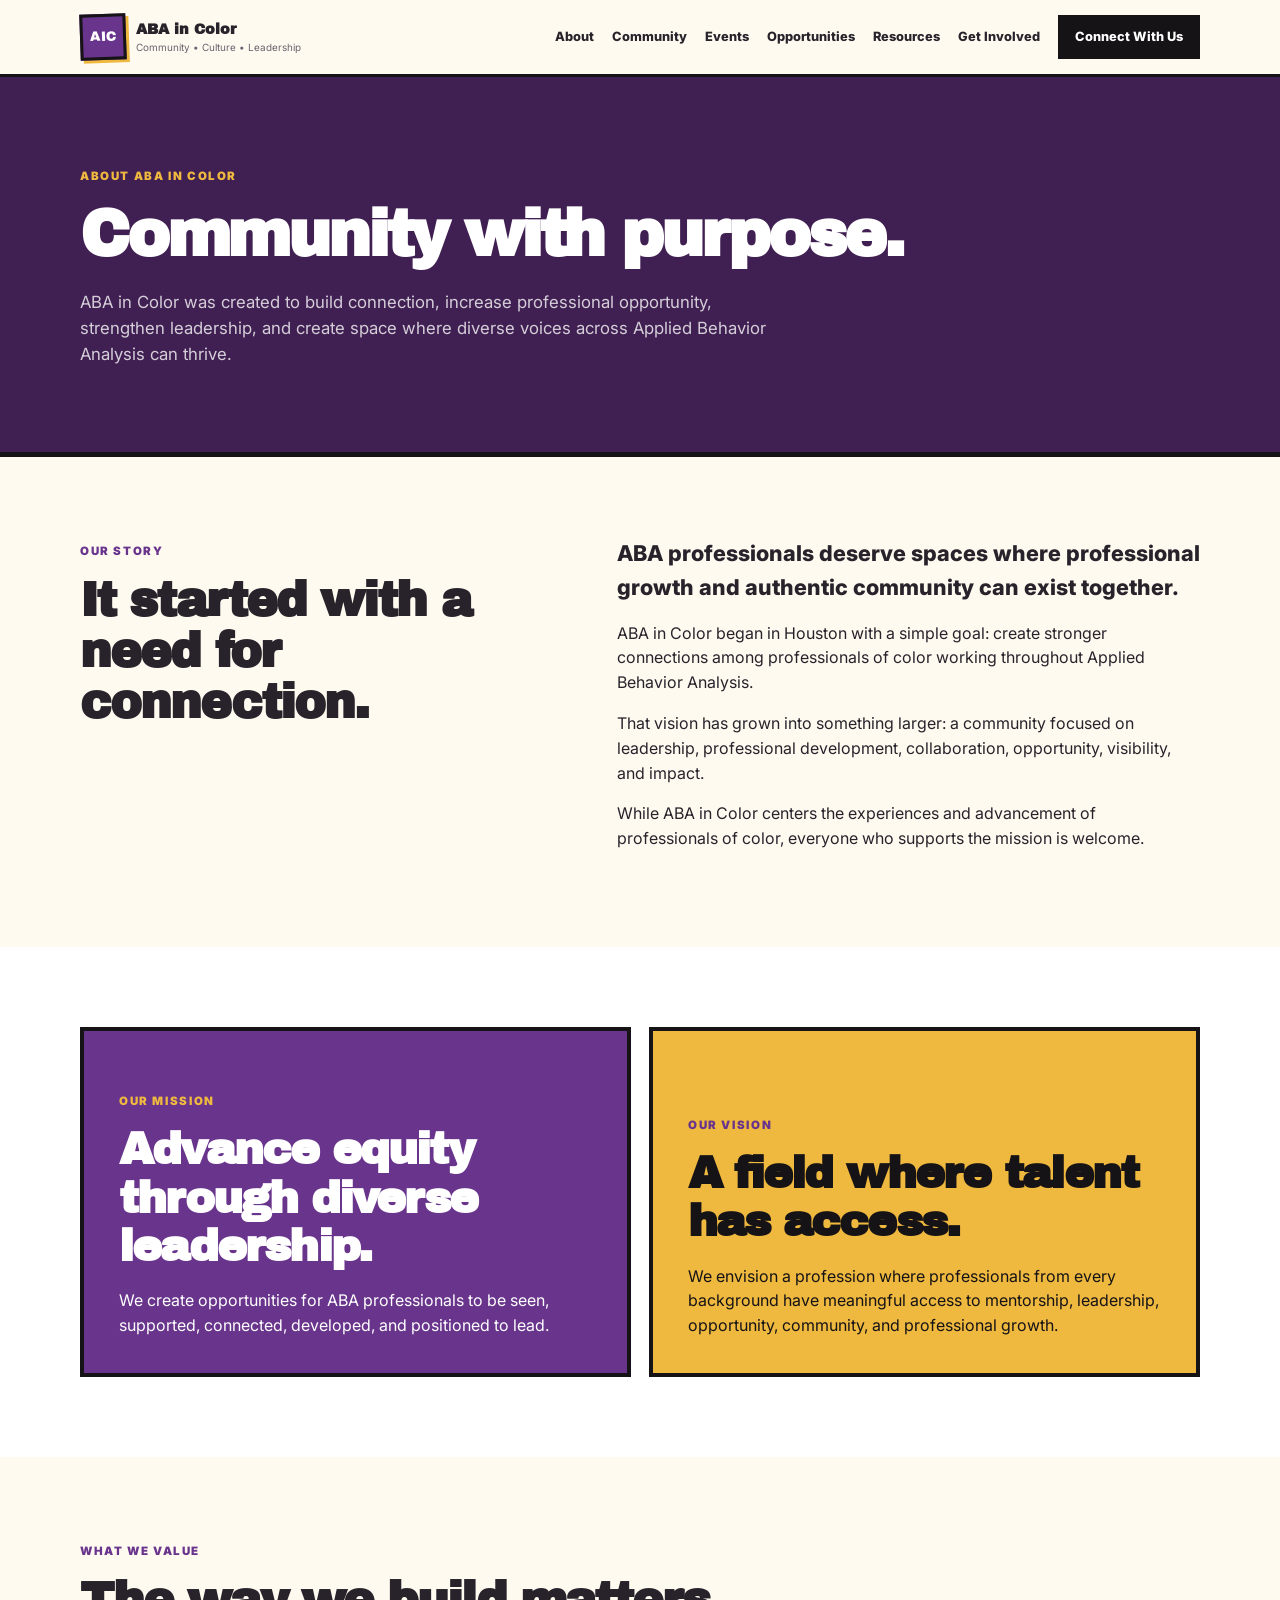
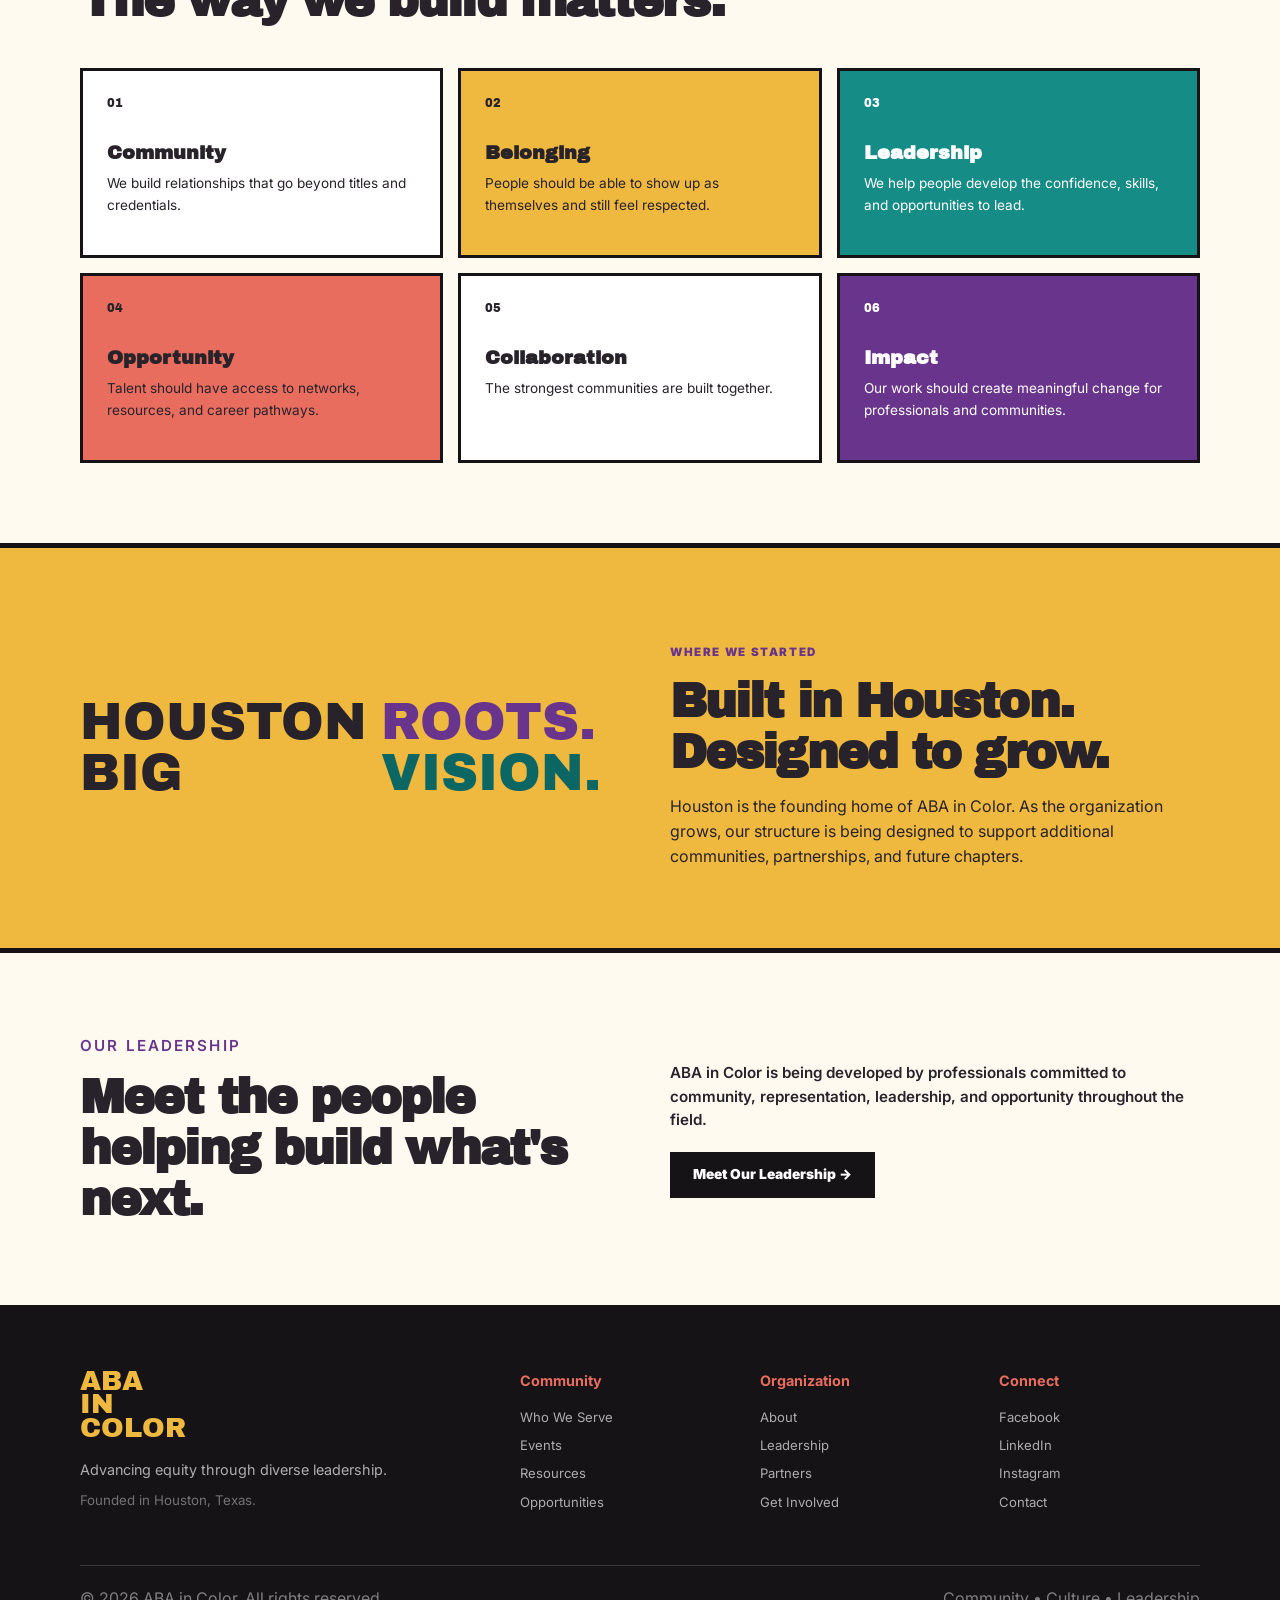
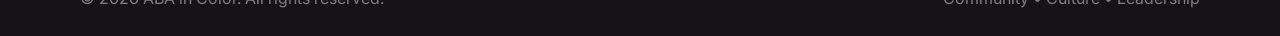
==== about.html @ bb4b073b "Build initial ABA in Color website" ====
<!DOCTYPE html>
<html lang="en">

<head>
    <meta charset="UTF-8">

    <meta
        name="viewport"
        content="width=device-width, initial-scale=1.0">

    <meta
        name="description"
        content="Learn about ABA in Color, our mission, vision, values, and community.">

    <title>About | ABA in Color</title>

    <link rel="preconnect" href="https://fonts.googleapis.com">

    <link
        rel="preconnect"
        href="https://fonts.gstatic.com"
        crossorigin>

    <link
        href="https://fonts.googleapis.com/css2?family=Archivo+Black&family=Inter:wght@400;500;600;700;800;900&display=swap"
        rel="stylesheet">

    <link
        rel="stylesheet"
        href="css/style.css">
</head>


<body>


    <!-- ==============================
         HEADER
    =============================== -->

    <header class="site-header">

        <div class="container nav-container">

            <a href="index.html" class="brand">

                <div class="brand-mark">
                    AIC
                </div>

                <div class="brand-copy">

                    <strong>
                        ABA in Color
                    </strong>

                    <span>
                        Community • Culture • Leadership
                    </span>

                </div>

            </a>


            <button
                class="menu-toggle"
                id="menuToggle"
                aria-label="Open navigation"
                aria-expanded="false">

                ☰

            </button>


            <nav
                class="main-nav"
                id="mainNav">

                <a href="about.html">
                    About
                </a>

                <a href="community.html">
                    Community
                </a>

                <a href="events.html">
                    Events
                </a>

                <a href="opportunities.html">
                    Opportunities
                </a>

                <a href="resources.html">
                    Resources
                </a>

                <a href="get-involved.html">
                    Get Involved
                </a>

                <a
                    href="contact.html"
                    class="nav-cta">

                    Connect With Us

                </a>

            </nav>

        </div>

    </header>



    <main>


        <!-- ==============================
             PAGE HERO
        =============================== -->

        <section class="page-hero page-hero-purple">

            <div class="container">

                <p class="section-label light-label">
                    ABOUT ABA IN COLOR
                </p>

                <h1>
                    Community with
                    purpose.
                </h1>

                <p class="page-hero-copy">
                    ABA in Color was created to build connection,
                    increase professional opportunity, strengthen
                    leadership, and create space where diverse voices
                    across Applied Behavior Analysis can thrive.
                </p>

            </div>

        </section>



        <!-- ==============================
             OUR STORY
        =============================== -->

        <section class="section">

            <div class="container intro-grid">

                <div>

                    <p class="section-label">
                        OUR STORY
                    </p>

                    <h2>
                        It started with
                        a need for connection.
                    </h2>

                </div>


                <div class="intro-copy">

                    <p class="large-copy">
                        ABA professionals deserve spaces where
                        professional growth and authentic community
                        can exist together.
                    </p>

                    <p>
                        ABA in Color began in Houston with a simple
                        goal: create stronger connections among
                        professionals of color working throughout
                        Applied Behavior Analysis.
                    </p>

                    <p>
                        That vision has grown into something larger:
                        a community focused on leadership,
                        professional development, collaboration,
                        opportunity, visibility, and impact.
                    </p>

                    <p>
                        While ABA in Color centers the experiences
                        and advancement of professionals of color,
                        everyone who supports the mission is welcome.
                    </p>

                </div>

            </div>

        </section>



        <!-- ==============================
             MISSION AND VISION
        =============================== -->

        <section class="section mission-section">

            <div class="container mission-grid">


                <article class="mission-card mission-purple">

                    <p class="section-label light-label">
                        OUR MISSION
                    </p>

                    <h2>
                        Advance equity through
                        diverse leadership.
                    </h2>

                    <p>
                        We create opportunities for ABA professionals
                        to be seen, supported, connected, developed,
                        and positioned to lead.
                    </p>

                </article>


                <article class="mission-card mission-gold">

                    <p class="section-label">
                        OUR VISION
                    </p>

                    <h2>
                        A field where talent
                        has access.
                    </h2>

                    <p>
                        We envision a profession where professionals
                        from every background have meaningful access
                        to mentorship, leadership, opportunity,
                        community, and professional growth.
                    </p>

                </article>


            </div>

        </section>



        <!-- ==============================
             VALUES
        =============================== -->

        <section class="section values-section">

            <div class="container">

                <div class="section-heading">

                    <p class="section-label">
                        WHAT WE VALUE
                    </p>

                    <h2>
                        The way we build
                        matters.
                    </h2>

                </div>


                <div class="values-grid">

                    <article>
                        <span>01</span>
                        <h3>Community</h3>
                        <p>
                            We build relationships that go beyond
                            titles and credentials.
                        </p>
                    </article>


                    <article>
                        <span>02</span>
                        <h3>Belonging</h3>
                        <p>
                            People should be able to show up as
                            themselves and still feel respected.
                        </p>
                    </article>


                    <article>
                        <span>03</span>
                        <h3>Leadership</h3>
                        <p>
                            We help people develop the confidence,
                            skills, and opportunities to lead.
                        </p>
                    </article>


                    <article>
                        <span>04</span>
                        <h3>Opportunity</h3>
                        <p>
                            Talent should have access to networks,
                            resources, and career pathways.
                        </p>
                    </article>


                    <article>
                        <span>05</span>
                        <h3>Collaboration</h3>
                        <p>
                            The strongest communities are built
                            together.
                        </p>
                    </article>


                    <article>
                        <span>06</span>
                        <h3>Impact</h3>
                        <p>
                            Our work should create meaningful change
                            for professionals and communities.
                        </p>
                    </article>

                </div>

            </div>

        </section>



        <!-- ==============================
             HOUSTON ROOTS
        =============================== -->

        <section class="belong-section">

            <div class="container belong-grid">

                <div class="belong-art">

                    <span>HOUSTON</span>

                    <span>ROOTS.</span>

                    <span>BIG</span>

                    <span>VISION.</span>

                </div>


                <div class="belong-copy">

                    <p class="section-label">
                        WHERE WE STARTED
                    </p>

                    <h2>
                        Built in Houston.
                        Designed to grow.
                    </h2>

                    <p>
                        Houston is the founding home of ABA in Color.
                        As the organization grows, our structure is
                        being designed to support additional communities,
                        partnerships, and future chapters.
                    </p>

                </div>

            </div>

        </section>



        <!-- ==============================
             LEADERSHIP CTA
        =============================== -->

        <section class="section">

            <div class="container partners-grid">

                <div>

                    <p class="section-label">
                        OUR LEADERSHIP
                    </p>

                    <h2>
                        Meet the people
                        helping build what's next.
                    </h2>

                </div>


                <div>

                    <p>
                        ABA in Color is being developed by professionals
                        committed to community, representation,
                        leadership, and opportunity throughout the field.
                    </p>

                    <a
                        href="leadership.html"
                        class="button button-black">

                        Meet Our Leadership →

                    </a>

                </div>

            </div>

        </section>



    </main>



    <!-- ==============================
         FOOTER
    =============================== -->

    <footer class="site-footer">

        <div class="container footer-grid">


            <div class="footer-brand">

                <div class="footer-logo">

                    ABA<br>
                    IN<br>
                    COLOR

                </div>

                <p>
                    Advancing equity through diverse leadership.
                </p>

                <small>
                    Founded in Houston, Texas.
                </small>

            </div>


            <div>

                <h4>
                    Community
                </h4>

                <a href="community.html">
                    Who We Serve
                </a>

                <a href="events.html">
                    Events
                </a>

                <a href="resources.html">
                    Resources
                </a>

                <a href="opportunities.html">
                    Opportunities
                </a>

            </div>


            <div>

                <h4>
                    Organization
                </h4>

                <a href="about.html">
                    About
                </a>

                <a href="leadership.html">
                    Leadership
                </a>

                <a href="partners.html">
                    Partners
                </a>

                <a href="get-involved.html">
                    Get Involved
                </a>

            </div>


            <div>

                <h4>
                    Connect
                </h4>

                <a href="#">
                    Facebook
                </a>

                <a href="#">
                    LinkedIn
                </a>

                <a href="#">
                    Instagram
                </a>

                <a href="contact.html">
                    Contact
                </a>

            </div>


        </div>


        <div class="container footer-bottom">

            <p>

                © <span id="currentYear"></span>
                ABA in Color.
                All rights reserved.

            </p>

            <p>
                Community • Culture • Leadership
            </p>

        </div>

    </footer>


    <script src="js/main.js"></script>

</body>

</html>
---- css/style.css ----
/* =====================================================
   ABA IN COLOR
   CULTURE • COMMUNITY • LEADERSHIP

   Visual direction:
   Early-90s cultural energy
   + modern professional organization
===================================================== */

:root {
    --purple: #69358c;
    --purple-dark: #402052;

    --teal: #168c87;
    --teal-dark: #0c6663;

    --gold: #efb83f;
    --coral: #e96d5f;
    --red: #c94343;

    --cream: #f6eedc;
    --cream-light: #fffaf0;

    --black: #151316;
    --charcoal: #28232b;

    --white: #ffffff;

    --text: #28232b;
    --muted: #69616d;

    --border: #ded4c5;

    --radius: 16px;

    --shadow:
        7px 7px 0 rgba(21, 19, 22, .10);
}


/* =====================================================
   RESET
===================================================== */

* {
    box-sizing: border-box;
    margin: 0;
    padding: 0;
}

html {
    scroll-behavior: smooth;
}

body {
    font-family:
        "Inter",
        Arial,
        sans-serif;

    background: var(--cream-light);
    color: var(--text);

    line-height: 1.55;

    overflow-x: hidden;
}

a {
    color: inherit;
    text-decoration: none;
}

button,
input,
select {
    font: inherit;
}

img {
    max-width: 100%;
    display: block;
}

.container {
    width: min(1120px, 90%);
    margin-inline: auto;
}


/* =====================================================
   TYPOGRAPHY
===================================================== */

h1,
h2,
h3 {
    line-height: 1.08;
}

h1,
h2 {
    font-family:
        "Archivo Black",
        "Inter",
        sans-serif;
}

h1 {
    font-size:
        clamp(2.8rem, 5.6vw, 5.2rem);

    letter-spacing: -.05em;
}

h2 {
    font-size:
        clamp(2rem, 3.7vw, 3.5rem);

    letter-spacing: -.04em;
}

h3 {
    font-size: 1.2rem;
}

p {
    font-size: 1rem;
}

.section-label {
    display: inline-block;

    margin-bottom: 14px;

    font-size: .72rem;
    font-weight: 900;
    letter-spacing: .14em;

    color: var(--purple);
}

.light-label {
    color: var(--gold);
}


/* =====================================================
   NAVIGATION
===================================================== */

.site-header {
    position: sticky;
    top: 0;

    z-index: 1000;

    background:
        rgba(255, 250, 240, .96);

    backdrop-filter: blur(14px);

    border-bottom:
        3px solid var(--black);
}

.nav-container {
    min-height: 74px;

    display: flex;
    align-items: center;
    justify-content: space-between;
}

.brand {
    display: flex;
    align-items: center;

    gap: 10px;
}

.brand-mark {
    width: 46px;
    height: 46px;

    display: grid;
    place-items: center;

    background: var(--purple);
    color: white;

    border:
        3px solid
        var(--black);

    box-shadow:
        3px 3px 0
        var(--gold);

    font-family:
        "Archivo Black",
        sans-serif;

    font-size: .85rem;

    transform:
        rotate(-2deg);
}

.brand-copy {
    display: flex;
    flex-direction: column;
}

.brand-copy strong {
    font-family:
        "Archivo Black",
        sans-serif;

    font-size: .9rem;
}

.brand-copy span {
    font-size: .62rem;
    color: var(--muted);
}

.main-nav {
    display: flex;
    align-items: center;

    gap: 18px;
}

.main-nav a {
    font-size: .8rem;
    font-weight: 800;
}

.main-nav a:hover {
    color: var(--purple);
}

.nav-cta {
    padding: 10px 15px;

    background: var(--black);
    color: white !important;

    border:
        2px solid
        var(--black);
}

.nav-cta:hover {
    background: var(--gold);
    color: var(--black) !important;
}

.menu-toggle {
    display: none;

    border: 0;
    background: transparent;

    font-size: 1.8rem;

    cursor: pointer;
}


/* =====================================================
   HERO
===================================================== */

.hero {
    position: relative;

    min-height: 650px;

    display: flex;
    align-items: center;

    overflow-x: clip;
    overflow-y: visible;

    background:

        radial-gradient(
            circle at 10% 15%,
            rgba(239, 184, 63, .18) 0 6%,
            transparent 6.5%
        ),

        radial-gradient(
            circle at 92% 70%,
            rgba(22, 140, 135, .13) 0 9%,
            transparent 9.5%
        ),

        var(--cream);
}

.hero-grid {
    position: relative;
    z-index: 5;

    display: grid;

    grid-template-columns:
        minmax(0, 1.15fr)
        minmax(280px, .85fr);

    gap: 50px;

    align-items: center;

    padding:
        65px 0;
}

.hero-kicker {
    display: flex;
    flex-wrap: wrap;

    gap: 7px;

    margin-bottom: 20px;
}

.hero-kicker span {
    padding: 5px 9px;

    background: var(--black);
    color: white;

    font-size: .64rem;
    font-weight: 900;
    letter-spacing: .09em;
}

.hero-kicker span:last-child {
    background: var(--teal);
}

.word-community {
    display: inline-block;

    padding:
        0 .08em;

    background: var(--gold);
    color: var(--black);

    transform:
        rotate(-1deg);
}

.word-culture {
    color: var(--coral);
}

.word-leadership {
    color: var(--purple);
}

.hero-description {
    max-width: 650px;

    margin-top: 22px;

    font-size: 1.05rem;
}

.hero-welcome {
    max-width: 620px;

    margin-top: 13px;

    color: var(--muted);

    font-size: .95rem;
    font-weight: 700;
}

.hero-buttons {
    display: flex;
    flex-wrap: wrap;

    gap: 10px;

    margin-top: 26px;
}

.button {
    min-height: 46px;

    display: inline-flex;
    align-items: center;
    justify-content: center;

    padding:
        0 20px;

    font-size: .86rem;
    font-weight: 900;

    transition: .2s;
}

.button:hover {
    transform:
        translate(-2px, -2px);
}

.button-primary {
    background: var(--purple);
    color: white;

    border:
        3px solid
        var(--black);

    box-shadow:
        4px 4px 0
        var(--black);
}

.button-outline {
    background: transparent;

    border:
        3px solid
        var(--black);
}

.button-black {
    margin-top: 20px;

    background: var(--black);
    color: white;

    border:
        3px solid
        var(--black);
}


/* =====================================================
   HERO POSTER
===================================================== */

.hero-poster {
    position: relative;

    width: min(100%, 390px);

    max-width: 100%;

    min-height: 470px;

    padding:
        34px 30px;

    margin-inline: auto;

    background: var(--teal);

    border:
        5px solid
        var(--black);

    box-shadow:
        10px 10px 0
        var(--purple);

    overflow: hidden;

    transform:
        rotate(.5deg);
}

.poster-top,
.poster-middle,
.poster-bottom {
    position: relative;
    z-index: 3;

    display: block;

    width: 100%;

    font-family:
        "Archivo Black",
        sans-serif;

    line-height: .88;

    white-space: nowrap;
}

.poster-top {
    font-size:
        clamp(3.2rem, 5vw, 4.5rem);

    color: var(--gold);

    letter-spacing: -.07em;
}

.poster-middle {
    font-size:
        clamp(2.4rem, 4vw, 3.4rem);

    color: white;

    margin-top: 10px;

    padding-left: 42%;
}

.poster-bottom {
    font-size:
        clamp(3rem, 4.7vw, 4.1rem);

    color: var(--coral);

    letter-spacing: -.06em;

    margin-top: 10px;
}

.poster-message {
    position: relative;
    z-index: 3;

    margin-top: 48px;

    max-width: 72%;

    font-family:
        "Archivo Black",
        sans-serif;

    font-size:
        clamp(1.15rem, 2vw, 1.55rem);

    line-height: 1.35;

    color: white;

    letter-spacing: .02em;
}

.poster-star {
    position: absolute;

    z-index: 2;

    right: 18px;
    bottom: 90px;

    color: var(--gold);

    font-size:
        clamp(4rem, 7vw, 5.5rem);

    line-height: 1;

    transform:
        rotate(15deg);

    pointer-events: none;
}

.poster-footer {
    position: absolute;

    z-index: 3;

    left: 30px;
    right: 30px;
    bottom: 22px;

    font-size: .64rem;

    font-weight: 900;

    letter-spacing: .11em;

    line-height: 1.4;
}


/* =====================================================
   DECORATIONS
===================================================== */

.shape {
    position: absolute;

    z-index: 1;
}

.shape-circle {
    width: 85px;
    height: 85px;

    border-radius: 50%;

    background: var(--coral);

    left: -30px;
    top: 105px;
}

.shape-square {
    width: 65px;
    height: 65px;

    background: var(--gold);

    right: 5%;
    top: 90px;

    transform:
        rotate(22deg);
}

.shape-triangle {
    right: 44%;
    bottom: 30px;

    width: 0;
    height: 0;

    border-left:
        36px solid transparent;

    border-right:
        36px solid transparent;

    border-bottom:
        65px solid var(--purple);

    transform:
        rotate(-20deg);
}

.scribble {
    position: absolute;

    font-family:
        "Archivo Black",
        sans-serif;

    letter-spacing: -4px;

    color: var(--black);
}

.scribble-one {
    bottom: 34px;
    left: 5%;

    font-size: 1.5rem;

    transform:
        rotate(-12deg);
}


/* =====================================================
   CULTURE STRIP
===================================================== */

.culture-strip {
    overflow: hidden;

    padding:
        12px 0;

    background: var(--black);
    color: var(--gold);

    border-top:
        4px solid
        var(--black);

    border-bottom:
        4px solid
        var(--black);
}

.culture-track {
    width: max-content;

    font-family:
        "Archivo Black",
        sans-serif;

    font-size: .88rem;

    letter-spacing: .08em;

    white-space: nowrap;

    animation:
        cultureMove
        25s linear infinite;
}

@keyframes cultureMove {
    from {
        transform:
            translateX(0);
    }

    to {
        transform:
            translateX(-35%);
    }
}


/* =====================================================
   GENERAL SECTIONS
===================================================== */

.section {
    padding:
        80px 0;
}

.section-heading {
    max-width: 760px;

    margin-bottom: 42px;
}

.section-heading > p:last-child {
    max-width: 680px;

    margin-top: 16px;

    color: var(--muted);
}


/* =====================================================
   INTRO
===================================================== */

.intro-section {
    background:
        var(--cream-light);
}

.intro-grid {
    display: grid;

    grid-template-columns:
        .9fr 1.1fr;

    gap: 60px;
}

.intro-copy p {
    margin-bottom: 16px;
}

.large-copy {
    font-size:
        clamp(1.15rem, 1.7vw, 1.5rem);

    font-weight: 800;
}


/* =====================================================
   PILLARS
===================================================== */

.pillars-section {
    background: white;
}

.pillars-grid {
    display: grid;

    grid-template-columns:
        repeat(5, 1fr);

    gap: 10px;
}

.pillar {
    min-height: 240px;

    padding: 20px;

    border:
        3px solid
        var(--black);

    display: flex;
    flex-direction: column;
}

.pillar > span {
    font-family:
        "Archivo Black",
        sans-serif;

    font-size: .72rem;
}

.pillar h3 {
    margin-top: auto;

    font-family:
        "Archivo Black",
        sans-serif;

    font-size: 1.25rem;
}

.pillar p {
    margin-top: 10px;

    font-size: .8rem;
}

.pillar-purple {
    background: var(--purple);
    color: white;
}

.pillar-teal {
    background: var(--teal);
    color: white;
}

.pillar-gold {
    background: var(--gold);
}

.pillar-coral {
    background: var(--coral);
}

.pillar-black {
    background: var(--black);
    color: white;
}


/* =====================================================
   COMMUNITY
===================================================== */

.community-section {
    background: var(--purple-dark);

    color: white;
}

.community-section
.section-heading > p:last-child {
    color:
        rgba(255,255,255,.7);
}

.people-grid {
    display: grid;

    grid-template-columns:
        repeat(3, 1fr);

    gap: 15px;
}

.people-card {
    min-height: 190px;

    padding: 22px;

    border:
        2px solid
        rgba(255,255,255,.25);

    background:
        rgba(255,255,255,.06);

    transition: .2s;
}

.people-card:hover {
    background: var(--gold);
    color: var(--black);

    transform:
        rotate(-1deg)
        translateY(-3px);
}

.people-code {
    display: inline-block;

    padding:
        4px 7px;

    margin-bottom: 30px;

    background: var(--teal);
    color: white;

    font-size: .64rem;
    font-weight: 900;
}

.people-card h3 {
    font-family:
        "Archivo Black",
        sans-serif;
}

.people-card p {
    margin-top: 10px;

    font-size: .84rem;

    opacity: .82;
}


/* =====================================================
   BELONGING
===================================================== */

.belong-section {
    padding:
        80px 0;

    background: var(--gold);

    border-top:
        5px solid
        var(--black);

    border-bottom:
        5px solid
        var(--black);
}

.belong-grid {
    display: grid;

    grid-template-columns:
        1fr 1fr;

    gap: 60px;

    align-items: center;
}

.belong-art {
    display: grid;

    grid-template-columns:
        auto auto;

    gap: 4px;

    font-family:
        "Archivo Black",
        sans-serif;

    font-size:
        clamp(2.4rem, 4vw, 4.4rem);

    line-height: .92;
}

.belong-art span:nth-child(2) {
    color: var(--purple);
}

.belong-art span:nth-child(4) {
    color: var(--teal-dark);
}

.belong-copy p {
    margin-top: 16px;
}


/* =====================================================
   EVENTS
===================================================== */

.events-section {
    background:
        var(--cream-light);
}

.section-heading-row {
    display: flex;

    justify-content: space-between;
    align-items: end;

    gap: 25px;

    margin-bottom: 40px;
}

.text-link {
    color: var(--purple);

    font-size: .88rem;
    font-weight: 900;
}

.events-grid {
    display: grid;

    grid-template-columns:
        repeat(3, 1fr);

    gap: 18px;
}

.event-card {
    background: white;

    border:
        3px solid
        var(--black);

    box-shadow:
        5px 5px 0
        var(--black);
}

.event-color {
    min-height: 125px;

    padding: 18px;

    display: flex;
    align-items: end;

    background: var(--teal);
}

.event-card:nth-child(2)
.event-color {
    background: var(--coral);
}

.event-card:nth-child(3)
.event-color {
    background: var(--purple);
}

.event-date {
    padding:
        5px 8px;

    background: var(--black);
    color: white;

    font-size: .64rem;
    font-weight: 900;
}

.event-body {
    padding: 20px;
}

.event-location {
    color: var(--purple);

    font-size: .66rem;
    font-weight: 900;
    letter-spacing: .08em;
}

.event-body h3 {
    margin-top: 8px;

    font-family:
        "Archivo Black",
        sans-serif;
}

.event-body p {
    margin-top: 10px;

    color: var(--muted);

    font-size: .85rem;
}

.event-link {
    display: inline-block;

    margin-top: 16px;

    font-size: .8rem;
    font-weight: 900;
}


/* =====================================================
   OPPORTUNITIES
===================================================== */

.opportunity-section {
    background: var(--teal);

    border-top:
        5px solid
        var(--black);

    border-bottom:
        5px solid
        var(--black);
}

.opportunity-section
.section-heading {
    color: white;
}

.opportunity-section
.section-heading > p:last-child {
    color:
        rgba(255,255,255,.8);
}

.opportunity-grid {
    display: grid;

    grid-template-columns:
        repeat(4, 1fr);

    gap: 12px;
}

.opportunity-box {
    min-height: 210px;

    padding: 20px;

    background: var(--cream-light);

    border:
        3px solid
        var(--black);

    display: flex;
    flex-direction: column;

    transition: .2s;
}

.opportunity-box:hover {
    transform:
        translateY(-4px)
        rotate(-1deg);

    box-shadow:
        6px 6px 0
        var(--black);
}

.opportunity-box > span {
    font-family:
        "Archivo Black",
        sans-serif;

    color: var(--purple);

    font-size: .75rem;
}

.opportunity-box h3 {
    margin-top: auto;

    font-family:
        "Archivo Black",
        sans-serif;

    font-size: 1.4rem;
}

.opportunity-box p {
    margin:
        8px 0;

    color: var(--muted);

    font-size: .82rem;
}

.opportunity-box strong {
    font-size: .8rem;
}


/* =====================================================
   RESOURCES
===================================================== */

.resources-section {
    background: white;
}

.resource-grid {
    display: grid;

    grid-template-columns:
        repeat(3, 1fr);

    gap: 12px;
}

.resource-item {
    min-height: 155px;

    padding: 20px;

    background: var(--cream);

    border:
        3px solid
        var(--black);

    display: flex;
    flex-direction: column;

    transition: .2s;
}

.resource-item:hover {
    background: var(--gold);
}

.resource-item > span {
    color: var(--purple);

    font-size: .64rem;
    font-weight: 900;

    letter-spacing: .1em;
}

.resource-item h3 {
    margin-top: auto;

    font-family:
        "Archivo Black",
        sans-serif;

    font-size: 1.2rem;
}

.resource-item strong {
    margin-top: 10px;

    font-size: .8rem;
}


/* =====================================================
   GET INVOLVED
===================================================== */

.involved-section {
    background: var(--cream);
}

.involved-grid {
    display: grid;

    grid-template-columns:
        1fr 1fr;

    gap: 60px;
}

.build-it {
    display: inline-block;

    margin-top: 20px;

    padding:
        7px 12px;

    background: var(--coral);

    border:
        3px solid
        var(--black);

    font-family:
        "Archivo Black",
        sans-serif;

    font-size: 1.15rem;

    transform:
        rotate(-2deg);
}

.involved-list {
    display: flex;
    flex-direction: column;
}

.involved-list a {
    display: flex;

    justify-content: space-between;

    padding:
        16px 4px;

    border-bottom:
        3px solid
        var(--black);

    font-size: .95rem;
    font-weight: 900;
}

.involved-list a:hover {
    padding-left: 12px;

    color: var(--purple);
}


/* =====================================================
   PARTNERS
===================================================== */

.partners-section {
    padding:
        80px 0;

    background: var(--coral);

    border-top:
        5px solid
        var(--black);

    border-bottom:
        5px solid
        var(--black);
}

.partners-grid {
    display: grid;

    grid-template-columns:
        1fr 1fr;

    gap: 60px;

    align-items: center;
}

.partners-grid p {
    font-weight: 600;

    font-size: .95rem;
}


/* =====================================================
   JOIN
===================================================== */

.join-section {
    position: relative;

    overflow: hidden;

    padding:
        85px 0;

    background: var(--purple-dark);

    color: white;
}

.join-grid {
    position: relative;
    z-index: 3;

    display: grid;

    grid-template-columns:
        1fr 1fr;

    gap: 60px;

    align-items: start;
}

.join-grid > div > p:last-child {
    max-width: 520px;

    margin-top: 16px;

    color:
        rgba(255,255,255,.75);
}

.signup-form {
    padding: 25px;

    background: var(--cream);

    color: var(--black);

    border:
        4px solid
        var(--black);

    box-shadow:
        7px 7px 0
        var(--gold);
}

.signup-form label {
    display: block;

    margin:
        13px 0 5px;

    font-size: .7rem;
    font-weight: 900;
}

.signup-form label:first-child {
    margin-top: 0;
}

.signup-form input,
.signup-form select {
    width: 100%;

    padding: 11px;

    border:
        2px solid
        var(--black);

    background: white;

    font-size: .9rem;
}

.signup-form button {
    width: 100%;

    margin-top: 17px;

    padding: 12px;

    background: var(--teal);

    color: white;

    border:
        3px solid
        var(--black);

    font-size: .82rem;
    font-weight: 900;

    cursor: pointer;
}

.signup-form button:hover {
    background: var(--gold);
    color: var(--black);
}

.form-message {
    margin-top: 10px;

    font-size: .8rem;
    font-weight: 700;
}


/* =====================================================
   FOOTER
===================================================== */

.site-footer {
    padding:
        65px 0 25px;

    background: var(--black);

    color: white;
}

.footer-grid {
    display: grid;

    grid-template-columns:
        2fr 1fr 1fr 1fr;

    gap: 38px;
}

.footer-logo {
    display: inline-block;

    font-family:
        "Archivo Black",
        sans-serif;

    font-size: 1.7rem;

    line-height: .85;

    color: var(--gold);
}

.footer-brand p {
    margin-top: 16px;

    color:
        rgba(255,255,255,.65);

    font-size: .9rem;
}

.footer-brand small {
    display: block;

    margin-top: 8px;

    color:
        rgba(255,255,255,.4);
}

.site-footer h4 {
    margin-bottom: 14px;

    color: var(--coral);

    font-size: .9rem;
}

.site-footer a {
    display: block;

    margin: 8px 0;

    color:
        rgba(255,255,255,.65);

    font-size: .82rem;
}

.site-footer a:hover {
    color: var(--gold);
}

.footer-bottom {
    display: flex;

    justify-content: space-between;

    gap: 25px;

    margin-top: 45px;

    padding-top: 20px;

    border-top:
        1px solid
        rgba(255,255,255,.15);

    font-size: .72rem;

    color:
        rgba(255,255,255,.45);
}


/* =====================================================
   TABLET
===================================================== */

@media (max-width: 1000px) {

    .hero-grid,
    .intro-grid,
    .belong-grid,
    .involved-grid,
    .partners-grid,
    .join-grid {
        grid-template-columns: 1fr;
    }

    .hero-grid {
        gap: 40px;
    }

    .hero-poster {
        max-width: 380px;
    }

    .pillars-grid {
        grid-template-columns:
            repeat(2, 1fr);
    }

    .people-grid,
    .resource-grid {
        grid-template-columns:
            repeat(2, 1fr);
    }

    .events-grid {
        grid-template-columns:
            repeat(2, 1fr);
    }

    .opportunity-grid {
        grid-template-columns:
            repeat(2, 1fr);
    }

    .footer-grid {
        grid-template-columns:
            repeat(2, 1fr);
    }

}


/* =====================================================
   MOBILE
===================================================== */

@media (max-width: 780px) {

    .section {
        padding:
            60px 0;
    }

    h1 {
        font-size:
            clamp(2.6rem, 11vw, 4rem);
    }

    h2 {
        font-size:
            clamp(1.9rem, 8vw, 2.8rem);
    }

    .menu-toggle {
        display: block;
    }

    .main-nav {
        display: none;

        position: absolute;

        top: 74px;
        left: 0;

        width: 100%;

        padding: 22px 5%;

        background: var(--cream-light);

        border-bottom:
            3px solid
            var(--black);

        flex-direction: column;
        align-items: stretch;
    }

    .main-nav.active {
        display: flex;
    }

    .nav-cta {
        text-align: center;
    }

    .hero {
        min-height: auto;
    }

    .hero-grid {
        grid-template-columns: 1fr;

        padding:
            50px 0;

        gap: 35px;
    }

    .hero-poster {
        width: calc(100% - 16px);

        max-width: 360px;

        min-height: 430px;

        padding:
            30px 26px;

        transform: none;

        box-shadow:
            7px 7px 0
            var(--purple);
    }

    .poster-top {
        font-size: 3.3rem;
    }

    .poster-middle {
        font-size: 2.5rem;

        padding-left: 34%;
    }

    .poster-bottom {
        font-size: 3.1rem;
    }

    .poster-message {
        margin-top: 42px;

        max-width: 68%;

        font-size: 1.1rem;
    }

    .poster-star {
        right: 16px;
        bottom: 88px;

        font-size: 4.3rem;
    }

    .poster-footer {
        left: 25px;
        right: 25px;
        bottom: 20px;

        font-size: .6rem;
    }

    .pillars-grid,
    .people-grid,
    .events-grid,
    .opportunity-grid,
    .resource-grid {
        grid-template-columns: 1fr;
    }

    .section-heading-row {
        flex-direction: column;
        align-items: start;
    }

    .footer-grid {
        grid-template-columns: 1fr;
    }

    .footer-bottom {
        flex-direction: column;
    }

    .belong-art {
        font-size: 2.7rem;
    }

}


/* =====================================================
   ACCESSIBILITY
===================================================== */

@media (prefers-reduced-motion: reduce) {

    html {
        scroll-behavior: auto;
    }

    .culture-track {
        animation: none;
    }

    * {
        transition: none !important;
    }

}
/* =====================================================
   INTERNAL PAGE STYLES
===================================================== */


/* PAGE HERO */

.page-hero {
    padding:
        85px 0;

    border-bottom:
        5px solid
        var(--black);
}


.page-hero-purple {
    background:
        var(--purple-dark);

    color: white;
}


.page-hero h1 {
    max-width: 850px;

    font-size:
        clamp(2.8rem, 5vw, 4.7rem);
}


.page-hero-copy {
    max-width: 720px;

    margin-top: 20px;

    color:
        rgba(255,255,255,.78);

    font-size: 1.05rem;
}


/* MISSION */

.mission-section {
    background: white;
}


.mission-grid {
    display: grid;

    grid-template-columns:
        repeat(2, 1fr);

    gap: 18px;
}


.mission-card {
    min-height: 350px;

    padding: 35px;

    border:
        4px solid
        var(--black);

    display: flex;

    flex-direction: column;

    justify-content: flex-end;
}


.mission-card h2 {
    font-size:
        clamp(2rem, 3.5vw, 3rem);
}


.mission-card p:last-child {
    margin-top: 18px;

    max-width: 500px;
}


.mission-purple {
    background: var(--purple);

    color: white;
}


.mission-purple
.section-label {
    color: var(--gold);
}


.mission-gold {
    background: var(--gold);

    color: var(--black);
}


/* VALUES */

.values-section {
    background:
        var(--cream-light);
}


.values-grid {
    display: grid;

    grid-template-columns:
        repeat(3, 1fr);

    gap: 15px;
}


.values-grid article {
    min-height: 190px;

    padding: 24px;

    background: white;

    border:
        3px solid
        var(--black);
}


.values-grid article:nth-child(2) {
    background:
        var(--gold);
}


.values-grid article:nth-child(3) {
    background:
        var(--teal);

    color: white;
}


.values-grid article:nth-child(4) {
    background:
        var(--coral);
}


.values-grid article:nth-child(6) {
    background:
        var(--purple);

    color: white;
}


.values-grid span {
    display: block;

    margin-bottom: 30px;

    font-family:
        "Archivo Black",
        sans-serif;

    font-size: .72rem;
}


.values-grid h3 {
    font-family:
        "Archivo Black",
        sans-serif;

    font-size: 1.2rem;
}


.values-grid p {
    margin-top: 10px;

    font-size: .85rem;
}


/* TABLET */

@media (max-width: 900px) {

    .mission-grid {
        grid-template-columns: 1fr;
    }


    .values-grid {
        grid-template-columns:
            repeat(2, 1fr);
    }

}


/* MOBILE */

@media (max-width: 700px) {

    .page-hero {
        padding:
            60px 0;
    }


    .values-grid {
        grid-template-columns: 1fr;
    }


    .mission-card {
        min-height: 280px;

        padding: 27px;
    }

}
/* =====================================================
   COMMUNITY PAGE
===================================================== */

.community-page-hero {
    padding:
        75px 0;

    background:
        var(--purple-dark);

    color: white;

    border-bottom:
        5px solid
        var(--black);
}


.community-hero-grid {
    display: grid;

    grid-template-columns:
        1.15fr .85fr;

    gap: 60px;

    align-items: center;
}


.community-page-hero h1 {
    max-width: 700px;

    font-size:
        clamp(2.8rem, 5vw, 4.5rem);
}


.community-poster {
    position: relative;

    min-height: 290px;

    padding: 35px;

    display: flex;
    flex-direction: column;

    justify-content: center;

    background: var(--teal);

    border:
        4px solid
        var(--black);

    box-shadow:
        9px 9px 0
        var(--gold);

    overflow: hidden;

    transform:
        rotate(1deg);
}


.community-poster-small {
    position: relative;

    z-index: 2;

    font-size: .8rem;

    font-weight: 900;

    letter-spacing: .15em;

    color: white;
}


.community-poster strong {
    position: relative;

    z-index: 2;

    margin-top: 10px;

    font-family:
        "Archivo Black",
        sans-serif;

    font-size:
        clamp(4rem, 7vw, 6rem);

    line-height: .9;

    color: var(--gold);
}


.community-poster-shapes span {
    position: absolute;

    font-size: 3rem;
}


.community-poster-shapes span:nth-child(1) {
    right: 30px;
    top: 30px;

    color: var(--coral);
}


.community-poster-shapes span:nth-child(2) {
    right: 70px;
    bottom: 35px;

    color: var(--purple);
}


.community-poster-shapes span:nth-child(3) {
    left: 25px;
    bottom: 20px;

    color: white;

    transform:
        rotate(15deg);
}


.community-poster-shapes span:nth-child(4) {
    right: 20px;
    top: 110px;

    color: var(--gold);
}


/* AUDIENCE */

.community-audience-section {
    background: white;
}


.community-audience-grid {
    display: grid;

    grid-template-columns:
        repeat(3, 1fr);

    gap: 16px;
}


.audience-detail-card {
    min-height: 340px;

    padding: 25px;

    border:
        3px solid
        var(--black);

    display: flex;
    flex-direction: column;
}


.audience-code {
    align-self: flex-start;

    margin-bottom: 34px;

    padding:
        5px 8px;

    background: var(--black);

    color: white;

    font-size: .66rem;

    font-weight: 900;

    letter-spacing: .08em;
}


.audience-detail-card h3 {
    font-family:
        "Archivo Black",
        sans-serif;

    font-size: 1.35rem;
}


.audience-detail-card > p {
    margin-top: 12px;

    font-size: .86rem;
}


.audience-detail-card ul {
    margin-top: auto;

    padding-top: 22px;

    padding-left: 18px;

    font-size: .8rem;
}


.audience-detail-card li {
    margin:
        5px 0;
}


.audience-purple {
    background: var(--purple);

    color: white;
}


.audience-teal {
    background: var(--teal);

    color: white;
}


.audience-gold {
    background: var(--gold);
}


.audience-coral {
    background: var(--coral);
}


.audience-cream {
    background: var(--cream);
}


.audience-black {
    background: var(--black);

    color: white;
}


.audience-black
.audience-code {
    background: var(--gold);

    color: var(--black);
}


/* BELONGING */

.community-belong-section
.belong-art {
    grid-template-columns:
        auto auto;
}


/* EXPERIENCE */

.community-experience-section {
    background:
        var(--cream-light);
}


.experience-grid {
    display: grid;

    grid-template-columns:
        repeat(3, 1fr);

    gap: 14px;
}


.experience-grid article {
    min-height: 190px;

    padding: 22px;

    background: white;

    border:
        3px solid
        var(--black);
}


.experience-grid article:nth-child(2) {
    background: var(--gold);
}


.experience-grid article:nth-child(3) {
    background: var(--teal);

    color: white;
}


.experience-grid article:nth-child(4) {
    background: var(--coral);
}


.experience-grid article:nth-child(6) {
    background: var(--purple);

    color: white;
}


.experience-grid span {
    font-family:
        "Archivo Black",
        sans-serif;

    font-size: .7rem;
}


.experience-grid h3 {
    margin-top: 32px;

    font-family:
        "Archivo Black",
        sans-serif;
}


.experience-grid p {
    margin-top: 9px;

    font-size: .84rem;
}


/* STATEMENT */

.community-statement {
    padding:
        80px 0;

    background: var(--black);

    color: white;

    text-align: center;

    border-top:
        5px solid
        var(--black);

    border-bottom:
        5px solid
        var(--black);
}


.community-statement-inner {
    max-width: 900px;
}


.community-statement p {
    margin-bottom: 16px;

    color: var(--gold);

    font-size: .76rem;

    font-weight: 900;

    letter-spacing: .16em;
}


.community-statement h2 {
    color: var(--coral);

    font-size:
        clamp(2rem, 4vw, 3.5rem);
}


.statement-divider {
    width: 100px;

    height: 6px;

    margin:
        25px auto;

    background: var(--teal);
}


.community-statement h3 {
    font-family:
        "Archivo Black",
        sans-serif;

    font-size:
        clamp(1.3rem, 2.5vw, 2rem);
}


/* CTA */

.community-cta {
    background: var(--gold);
}


.community-secondary-link {
    display: inline-block;

    margin-left: 20px;

    font-size: .85rem;

    font-weight: 900;

    text-decoration: underline;
}


/* TABLET */

@media (max-width: 950px) {

    .community-hero-grid {
        grid-template-columns: 1fr;
    }


    .community-poster {
        max-width: 500px;
    }


    .community-audience-grid,
    .experience-grid {
        grid-template-columns:
            repeat(2, 1fr);
    }

}


/* MOBILE */

@media (max-width: 700px) {

    .community-page-hero {
        padding:
            55px 0;
    }


    .community-poster {
        min-height: 240px;

        padding: 28px;

        transform: none;
    }


    .community-poster strong {
        font-size: 4rem;
    }


    .community-audience-grid,
    .experience-grid {
        grid-template-columns: 1fr;
    }


    .audience-detail-card {
        min-height: 300px;
    }


    .community-secondary-link {
        display: block;

        margin:
            18px 0 0;
    }

}
/* =====================================================
   LEADERSHIP PAGE
===================================================== */

.leadership-page-hero {
    padding:
        75px 0;

    background: var(--teal-dark);

    color: white;

    border-bottom:
        5px solid
        var(--black);
}


.leadership-hero-grid {
    display: grid;

    grid-template-columns:
        1.15fr .85fr;

    gap: 60px;

    align-items: center;
}


.leadership-page-hero h1 {
    max-width: 700px;

    font-size:
        clamp(2.8rem, 5vw, 4.5rem);
}


.leadership-poster {
    position: relative;

    min-height: 300px;

    padding: 35px;

    background: var(--gold);

    color: var(--black);

    border:
        4px solid
        var(--black);

    box-shadow:
        9px 9px 0
        var(--purple);

    display: flex;

    flex-direction: column;

    justify-content: center;

    overflow: hidden;

    transform:
        rotate(-1deg);
}


.leadership-poster span,
.leadership-poster strong {
    position: relative;

    z-index: 2;

    font-family:
        "Archivo Black",
        sans-serif;
}


.leadership-poster span {
    font-size: 1rem;

    letter-spacing: .15em;
}


.leadership-poster strong {
    font-size:
        clamp(3rem, 6vw, 5rem);

    line-height: .9;
}


.leadership-poster strong:last-of-type {
    color: var(--purple);
}


.leadership-poster-star {
    position: absolute;

    right: 25px;
    bottom: 10px;

    color: var(--coral);

    font-size: 7rem;

    line-height: 1;

    transform:
        rotate(18deg);
}


/* BOARD */

.leadership-board-section {
    background: white;
}


.board-grid {
    display: grid;

    grid-template-columns:
        repeat(3, 1fr);

    gap: 15px;
}


.board-card {
    min-height: 315px;

    padding: 24px;

    border:
        3px solid
        var(--black);

    display: flex;

    flex-direction: column;
}


.board-role {
    align-self: flex-start;

    margin-bottom: 40px;

    padding:
        5px 8px;

    background: var(--black);

    color: white;

    font-size: .64rem;

    font-weight: 900;

    letter-spacing: .08em;
}


.board-card h3 {
    font-family:
        "Archivo Black",
        sans-serif;

    font-size: 1.35rem;
}


.board-card p {
    margin-top: 12px;

    font-size: .85rem;
}


.board-card strong {
    margin-top: auto;

    padding-top: 22px;

    font-size: .72rem;

    text-transform: uppercase;
}


.board-purple {
    background: var(--purple);

    color: white;
}


.board-teal {
    background: var(--teal);

    color: white;
}


.board-gold {
    background: var(--gold);
}


.board-coral {
    background: var(--coral);
}


.board-cream {
    background: var(--cream);
}


.board-black {
    background: var(--black);

    color: white;
}


.board-black
.board-role {
    background: var(--gold);

    color: var(--black);
}


/* PRINCIPLES */

.leadership-principles {
    padding:
        80px 0;

    background: var(--purple-dark);

    color: white;
}


.leadership-principles
.section-heading {
    color: white;
}


.principles-grid {
    display: grid;

    grid-template-columns:
        repeat(3, 1fr);

    gap: 14px;
}


.principles-grid article {
    min-height: 190px;

    padding: 22px;

    border:
        2px solid
        rgba(255,255,255,.25);

    background:
        rgba(255,255,255,.06);
}


.principles-grid article:nth-child(2) {
    background: var(--teal);
}


.principles-grid article:nth-child(3) {
    background: var(--coral);

    color: var(--black);
}


.principles-grid article:nth-child(5) {
    background: var(--gold);

    color: var(--black);
}


.principles-grid span {
    font-family:
        "Archivo Black",
        sans-serif;

    font-size: .7rem;
}


.principles-grid h3 {
    margin-top: 28px;

    font-family:
        "Archivo Black",
        sans-serif;
}


.principles-grid p {
    margin-top: 9px;

    font-size: .84rem;

    opacity: .85;
}


/* COMMITTEES */

.leadership-committee-section {
    background: var(--cream-light);
}


.committee-grid {
    display: grid;

    grid-template-columns:
        repeat(3, 1fr);

    gap: 14px;
}


.committee-grid article {
    min-height: 180px;

    padding: 22px;

    background: white;

    border:
        3px solid
        var(--black);
}


.committee-grid article:nth-child(2) {
    background: var(--gold);
}


.committee-grid article:nth-child(3) {
    background: var(--teal);

    color: white;
}


.committee-grid article:nth-child(4) {
    background: var(--coral);
}


.committee-grid article:nth-child(6) {
    background: var(--purple);

    color: white;
}


.committee-grid h3 {
    font-family:
        "Archivo Black",
        sans-serif;

    font-size: 1.15rem;
}


.committee-grid p {
    margin-top: 10px;

    font-size: .84rem;
}


/* GOVERNANCE */

.governance-section {
    padding:
        80px 0;

    background: var(--black);

    color: white;

    border-top:
        5px solid
        var(--black);

    border-bottom:
        5px solid
        var(--black);
}


.governance-grid {
    display: grid;

    grid-template-columns:
        1fr 1fr;

    gap: 60px;

    align-items: center;
}


.governance-grid p {
    margin-bottom: 16px;

    color:
        rgba(255,255,255,.75);
}


/* TABLET */

@media (max-width: 950px) {

    .leadership-hero-grid,
    .governance-grid {
        grid-template-columns: 1fr;
    }


    .leadership-poster {
        max-width: 500px;
    }


    .board-grid,
    .principles-grid,
    .committee-grid {
        grid-template-columns:
            repeat(2, 1fr);
    }

}


/* MOBILE */

@media (max-width: 700px) {

    .leadership-page-hero {
        padding:
            55px 0;
    }


    .leadership-poster {
        min-height: 240px;

        padding: 28px;

        transform: none;
    }


    .board-grid,
    .principles-grid,
    .committee-grid {
        grid-template-columns: 1fr;
    }


    .board-card {
        min-height: 280px;
    }

}
/* =====================================================
   EVENTS PAGE
===================================================== */


/* HERO */

.events-page-hero {

    padding:
        75px 0;

    background:
        var(--coral);

    color:
        var(--black);

    border-bottom:
        5px solid
        var(--black);

}


.events-hero-grid {

    display: grid;

    grid-template-columns:
        1.15fr .85fr;

    gap: 60px;

    align-items: center;

}


.events-page-hero h1 {

    max-width: 720px;

    font-size:
        clamp(2.8rem, 5vw, 4.5rem);

}


.events-page-hero
.page-hero-copy {

    color:
        rgba(21,19,22,.78);

}



/* POSTER */

.events-poster {

    position: relative;

    min-height: 300px;

    padding: 34px;

    display: flex;

    flex-direction: column;

    justify-content: center;

    background:
        var(--purple);

    color:
        white;

    border:
        4px solid
        var(--black);

    box-shadow:
        9px 9px 0
        var(--gold);

    overflow: hidden;

    transform:
        rotate(1deg);

}


.events-poster span,
.events-poster strong {

    position: relative;

    z-index: 2;

    font-family:
        "Archivo Black",
        sans-serif;

}


.events-poster > span {

    font-size:
        .8rem;

    letter-spacing:
        .15em;

}


.events-poster strong {

    font-size:
        clamp(3.4rem, 6vw, 5rem);

    line-height:
        .9;

    color:
        var(--gold);

}


.events-poster-second {

    margin-top:
        20px;

}


.events-poster-third {

    color:
        var(--coral) !important;

}


.events-poster-star {

    position:
        absolute;

    right:
        20px;

    bottom:
        5px;

    font-size:
        7rem;

    color:
        var(--teal);

    transform:
        rotate(15deg);

}



/* EVENT LIST */

.event-list-section {

    padding:
        80px 0;

    background:
        var(--cream-light);

}


.event-list-header {

    display:
        flex;

    justify-content:
        space-between;

    align-items:
        end;

    gap:
        30px;

    margin-bottom:
        40px;

}


.event-filters {

    display:
        flex;

    flex-wrap:
        wrap;

    gap:
        8px;

}


.event-filter {

    padding:
        8px 12px;

    background:
        white;

    border:
        2px solid
        var(--black);

    font-size:
        .72rem;

    font-weight:
        900;

    cursor:
        pointer;

}


.event-filter:hover {

    background:
        var(--gold);

}


.event-filter.active {

    background:
        var(--black);

    color:
        white;

}



/* DYNAMIC EVENT CARDS */

.events-page-grid {

    display:
        grid;

    gap:
        18px;

}


.event-page-card {

    display:
        grid;

    grid-template-columns:
        200px 1fr;

    background:
        white;

    border:
        3px solid
        var(--black);

    box-shadow:
        6px 6px 0
        var(--black);

}


.event-page-date {

    min-height:
        230px;

    padding:
        24px;

    display:
        flex;

    align-items:
        flex-end;

    background:
        var(--teal);

}


.event-page-card:nth-child(2)
.event-page-date {

    background:
        var(--coral);

}


.event-page-card:nth-child(3)
.event-page-date {

    background:
        var(--purple);

}


.event-page-date span {

    padding:
        6px 9px;

    background:
        var(--black);

    color:
        white;

    font-size:
        .68rem;

    font-weight:
        900;

}


.event-page-content {

    padding:
        26px;

}


.event-category {

    color:
        var(--purple);

    font-size:
        .7rem;

    font-weight:
        900;

    letter-spacing:
        .1em;

    text-transform:
        uppercase;

}


.event-page-content h3 {

    margin-top:
        8px;

    font-family:
        "Archivo Black",
        sans-serif;

    font-size:
        1.5rem;

}


.event-meta {

    display:
        flex;

    flex-wrap:
        wrap;

    gap:
        8px 20px;

    margin-top:
        12px;

    color:
        var(--muted);

    font-size:
        .8rem;

    font-weight:
        700;

}


.event-description {

    max-width:
        700px;

    margin-top:
        16px;

    color:
        var(--muted);

    font-size:
        .88rem;

}


.event-register {

    display:
        inline-block;

    margin-top:
        20px;

    font-size:
        .78rem;

    font-weight:
        900;

}


.event-register:hover {

    color:
        var(--purple);

}



/* EVENT TYPES */

.event-types-section {

    background:
        white;

}


.event-type-grid {

    display:
        grid;

    grid-template-columns:
        repeat(3, 1fr);

    gap:
        14px;

}


.event-type-grid article {

    min-height:
        190px;

    padding:
        22px;

    border:
        3px solid
        var(--black);

    display:
        flex;

    flex-direction:
        column;

}


.event-type-grid span {

    font-family:
        "Archivo Black",
        sans-serif;

    font-size:
        .7rem;

}


.event-type-grid h3 {

    margin-top:
        auto;

    font-family:
        "Archivo Black",
        sans-serif;

    font-size:
        1.15rem;

}


.event-type-grid p {

    margin-top:
        9px;

    font-size:
        .83rem;

}


.event-type-purple {

    background:
        var(--purple);

    color:
        white;

}


.event-type-teal {

    background:
        var(--teal);

    color:
        white;

}


.event-type-gold {

    background:
        var(--gold);

}


.event-type-coral {

    background:
        var(--coral);

}


.event-type-cream {

    background:
        var(--cream);

}


.event-type-black {

    background:
        var(--black);

    color:
        white;

}



/* CONTRIBUTE */

.event-contribute-section {

    padding:
        80px 0;

    background:
        var(--purple-dark);

    color:
        white;

}


.event-contribute-grid {

    display:
        grid;

    grid-template-columns:
        1fr 1fr;

    gap:
        60px;

    align-items:
        center;

}


.event-contribute-grid p {

    color:
        rgba(255,255,255,.78);

}


.event-contribute-links {

    display:
        flex;

    flex-wrap:
        wrap;

    gap:
        15px 25px;

    margin-top:
        22px;

}


.event-contribute-links a {

    color:
        var(--gold);

    font-size:
        .84rem;

    font-weight:
        900;

}



/* PAST EVENTS */

.past-events-section {

    background:
        var(--cream);

}


.past-event-placeholder {

    padding:
        40px;

    background:
        white;

    border:
        3px dashed
        var(--black);

    text-align:
        center;

}


.past-event-placeholder span {

    color:
        var(--purple);

    font-size:
        .7rem;

    font-weight:
        900;

    letter-spacing:
        .12em;

}


.past-event-placeholder h3 {

    margin-top:
        12px;

    font-family:
        "Archivo Black",
        sans-serif;

    font-size:
        1.5rem;

}


.past-event-placeholder p {

    max-width:
        550px;

    margin:
        12px auto 0;

    color:
        var(--muted);

}



/* FINAL CTA */

.events-final-cta {

    padding:
        80px 0;

    background:
        var(--gold);

    border-top:
        5px solid
        var(--black);

    border-bottom:
        5px solid
        var(--black);

}


.events-final-grid {

    display:
        grid;

    grid-template-columns:
        1fr 1fr;

    gap:
        60px;

    align-items:
        center;

}



/* NO EVENTS */

.no-events {

    padding:
        35px;

    background:
        white;

    border:
        3px solid
        var(--black);

}



/* TABLET */

@media (max-width: 950px) {

    .events-hero-grid,
    .event-contribute-grid,
    .events-final-grid {

        grid-template-columns:
            1fr;

    }


    .events-poster {

        max-width:
            500px;

    }


    .event-type-grid {

        grid-template-columns:
            repeat(2, 1fr);

    }


    .event-list-header {

        flex-direction:
            column;

        align-items:
            flex-start;

    }

}



/* MOBILE */

@media (max-width: 700px) {

    .events-page-hero {

        padding:
            55px 0;

    }


    .events-poster {

        min-height:
            250px;

        padding:
            28px;

        transform:
            none;

    }


    .event-page-card {

        grid-template-columns:
            1fr;

    }


    .event-page-date {

        min-height:
            110px;

    }


    .event-type-grid {

        grid-template-columns:
            1fr;

    }


    .event-filters {

        width:
            100%;

    }


    .event-filter {

        flex:
            1 1 auto;

    }

}
/* =====================================================
   OPPORTUNITIES PAGE
===================================================== */


/* HERO */

.opportunities-page-hero {
    padding: 75px 0;

    background: var(--gold);

    color: var(--black);

    border-bottom:
        5px solid
        var(--black);
}


.opportunities-hero-grid {
    display: grid;

    grid-template-columns:
        1.15fr .85fr;

    gap: 60px;

    align-items: center;
}


.opportunities-page-hero h1 {
    max-width: 720px;

    font-size:
        clamp(2.8rem, 5vw, 4.5rem);
}


.opportunities-page-hero
.page-hero-copy {
    color:
        rgba(21,19,22,.78);
}


/* POSTER */

.opportunities-poster {
    position: relative;

    min-height: 290px;

    padding: 34px;

    display: flex;
    flex-direction: column;

    justify-content: center;

    background: var(--teal);

    color: white;

    border:
        4px solid
        var(--black);

    box-shadow:
        9px 9px 0
        var(--purple);

    overflow: hidden;

    transform:
        rotate(-1deg);
}


.opportunities-poster > span {
    font-family:
        "Archivo Black",
        sans-serif;

    font-size: .8rem;

    letter-spacing: .15em;
}


.opportunities-poster > strong {
    font-family:
        "Archivo Black",
        sans-serif;

    font-size:
        clamp(3.5rem, 6vw, 5rem);

    line-height: .9;

    color: var(--gold);
}


.opportunities-poster-line {
    margin-top: 20px;

    font-family:
        "Archivo Black",
        sans-serif;

    font-size: 1.5rem;

    color: white;
}


.opportunities-poster-star {
    position: absolute;

    right: 20px;
    bottom: 10px;

    font-size: 6rem;

    color: var(--coral);

    transform:
        rotate(15deg);
}


/* LIST SECTION */

.opportunity-list-section {
    padding: 80px 0;

    background:
        var(--cream-light);
}


.opportunity-list-header {
    display: flex;

    justify-content: space-between;
    align-items: end;

    gap: 30px;

    margin-bottom: 40px;
}


.opportunity-filters {
    display: flex;
    flex-wrap: wrap;

    gap: 8px;
}


.opportunity-filter {
    padding: 8px 12px;

    background: white;

    border:
        2px solid
        var(--black);

    font-size: .72rem;
    font-weight: 900;

    cursor: pointer;
}


.opportunity-filter:hover {
    background: var(--gold);
}


.opportunity-filter.active {
    background: var(--black);
    color: white;
}


/* DYNAMIC CARDS */

.opportunities-page-grid {
    display: grid;

    gap: 16px;
}


.opportunity-page-card {
    display: grid;

    grid-template-columns:
        170px 1fr;

    background: white;

    border:
        3px solid
        var(--black);

    box-shadow:
        5px 5px 0
        var(--black);
}


.opportunity-page-type {
    min-height: 210px;

    padding: 20px;

    display: flex;
    align-items: end;

    background: var(--purple);
}


.opportunity-page-card:nth-child(2)
.opportunity-page-type {
    background: var(--teal);
}


.opportunity-page-card:nth-child(3)
.opportunity-page-type {
    background: var(--coral);
}


.opportunity-page-card:nth-child(4)
.opportunity-page-type {
    background: var(--gold);
}


.opportunity-page-type span {
    padding: 5px 8px;

    background: var(--black);

    color: white;

    font-size: .66rem;
    font-weight: 900;

    text-transform: uppercase;
}


.opportunity-page-content {
    padding: 24px;
}


.opportunity-org {
    color: var(--purple);

    font-size: .7rem;
    font-weight: 900;

    letter-spacing: .08em;

    text-transform: uppercase;
}


.opportunity-page-content h3 {
    margin-top: 8px;

    font-family:
        "Archivo Black",
        sans-serif;

    font-size: 1.45rem;
}


.opportunity-meta {
    display: flex;
    flex-wrap: wrap;

    gap: 8px 18px;

    margin-top: 10px;

    color: var(--muted);

    font-size: .78rem;
    font-weight: 700;
}


.opportunity-description {
    max-width: 720px;

    margin-top: 14px;

    color: var(--muted);

    font-size: .86rem;
}


.opportunity-action {
    display: inline-block;

    margin-top: 18px;

    font-size: .78rem;
    font-weight: 900;
}


/* PATHWAYS */

.opportunity-pathways-section {
    background: white;
}


.opportunity-pathway-grid {
    display: grid;

    grid-template-columns:
        repeat(3, 1fr);

    gap: 14px;
}


.opportunity-pathway-grid article {
    min-height: 190px;

    padding: 22px;

    border:
        3px solid
        var(--black);

    display: flex;
    flex-direction: column;
}


.opportunity-pathway-grid span {
    font-family:
        "Archivo Black",
        sans-serif;

    font-size: .7rem;
}


.opportunity-pathway-grid h3 {
    margin-top: auto;

    font-family:
        "Archivo Black",
        sans-serif;

    font-size: 1.2rem;
}


.opportunity-pathway-grid p {
    margin-top: 9px;

    font-size: .83rem;
}


.pathway-purple {
    background: var(--purple);
    color: white;
}


.pathway-teal {
    background: var(--teal);
    color: white;
}


.pathway-gold {
    background: var(--gold);
}


.pathway-coral {
    background: var(--coral);
}


.pathway-cream {
    background: var(--cream);
}


.pathway-black {
    background: var(--black);
    color: white;
}


/* EMPLOYER SECTION */

.opportunity-employer-section {
    padding: 80px 0;

    background: var(--purple-dark);

    color: white;

    border-top:
        5px solid
        var(--black);

    border-bottom:
        5px solid
        var(--black);
}


.opportunity-employer-section p {
    margin-bottom: 14px;

    color:
        rgba(255,255,255,.78);
}


.opportunity-employer-section
.button-black {
    background: var(--gold);

    color: var(--black);
}


/* JOURNEY */

.opportunity-journey-section {
    background: var(--cream);
}


.journey-line {
    display: grid;

    grid-template-columns:
        repeat(5, 1fr);

    border:
        3px solid
        var(--black);
}


.journey-line div {
    min-height: 160px;

    padding: 18px;

    border-right:
        3px solid
        var(--black);

    background: white;
}


.journey-line div:last-child {
    border-right: 0;

    background: var(--gold);
}


.journey-line span {
    font-family:
        "Archivo Black",
        sans-serif;

    font-size: .68rem;
}


.journey-line strong {
    display: block;

    margin-top: 35px;

    font-family:
        "Archivo Black",
        sans-serif;
}


.journey-line p {
    margin-top: 5px;

    color: var(--muted);

    font-size: .8rem;
}


/* FINAL CTA */

.opportunity-final-cta {
    padding: 80px 0;

    background: var(--coral);

    border-top:
        5px solid
        var(--black);

    border-bottom:
        5px solid
        var(--black);
}


.opportunities-final-grid {
    display: grid;

    grid-template-columns:
        1fr 1fr;

    gap: 60px;

    align-items: center;
}


/* NO OPPORTUNITIES */

.no-opportunities {
    padding: 35px;

    background: white;

    border:
        3px solid
        var(--black);
}


/* TABLET */

@media (max-width: 950px) {

    .opportunities-hero-grid,
    .opportunities-final-grid {
        grid-template-columns: 1fr;
    }


    .opportunities-poster {
        max-width: 500px;
    }


    .opportunity-pathway-grid {
        grid-template-columns:
            repeat(2, 1fr);
    }


    .journey-line {
        grid-template-columns:
            repeat(2, 1fr);
    }


    .journey-line div {
        border-bottom:
            3px solid
            var(--black);
    }


    .opportunity-list-header {
        flex-direction: column;

        align-items: flex-start;
    }

}


/* MOBILE */

@media (max-width: 700px) {

    .opportunities-page-hero {
        padding: 55px 0;
    }


    .opportunities-poster {
        min-height: 240px;

        padding: 28px;

        transform: none;
    }


    .opportunity-page-card {
        grid-template-columns: 1fr;
    }


    .opportunity-page-type {
        min-height: 100px;
    }


    .opportunity-pathway-grid,
    .journey-line {
        grid-template-columns: 1fr;
    }


    .journey-line div {
        border-right: 0;

        border-bottom:
            3px solid
            var(--black);
    }


    .journey-line div:last-child {
        border-bottom: 0;
    }

}
/* =====================================================
   RESOURCES PAGE
===================================================== */


/* HERO */

.resources-page-hero {
    padding: 75px 0;

    background: var(--purple);

    color: white;

    border-bottom:
        5px solid
        var(--black);
}


.resources-hero-grid {
    display: grid;

    grid-template-columns:
        1.15fr .85fr;

    gap: 60px;

    align-items: center;
}


.resources-page-hero h1 {
    max-width: 700px;

    font-size:
        clamp(2.8rem, 5vw, 4.5rem);
}


.resources-poster {
    position: relative;

    min-height: 290px;

    padding: 34px;

    display: flex;
    flex-direction: column;

    justify-content: center;

    background: var(--gold);

    color: var(--black);

    border:
        4px solid
        var(--black);

    box-shadow:
        9px 9px 0
        var(--teal);

    overflow: hidden;

    transform:
        rotate(1deg);
}


.resources-poster > span,
.resources-poster > strong {
    position: relative;
    z-index: 2;

    font-family:
        "Archivo Black",
        sans-serif;
}


.resources-poster > span {
    font-size: .8rem;

    letter-spacing: .15em;
}


.resources-poster > strong {
    font-size:
        clamp(2.8rem, 5.5vw, 4.5rem);

    line-height: .9;
}


.resources-poster > strong:last-of-type {
    color: var(--purple);
}


.resources-poster-shapes span {
    position: absolute;

    font-size: 3rem;
}


.resources-poster-shapes span:nth-child(1) {
    right: 30px;
    top: 25px;

    color: var(--coral);
}


.resources-poster-shapes span:nth-child(2) {
    right: 60px;
    bottom: 30px;

    color: var(--teal);
}


.resources-poster-shapes span:nth-child(3) {
    left: 25px;
    bottom: 20px;

    color: var(--purple);
}


/* RESOURCE LIST */

.resource-list-section {
    padding: 80px 0;

    background:
        var(--cream-light);
}


.resource-list-header {
    display: flex;

    justify-content: space-between;
    align-items: end;

    gap: 30px;

    margin-bottom: 40px;
}


.resource-filters {
    display: flex;
    flex-wrap: wrap;

    gap: 8px;
}


.resource-filter {
    padding: 8px 12px;

    background: white;

    border:
        2px solid
        var(--black);

    font-size: .72rem;
    font-weight: 900;

    cursor: pointer;
}


.resource-filter:hover {
    background: var(--gold);
}


.resource-filter.active {
    background: var(--black);

    color: white;
}


/* DYNAMIC RESOURCE CARDS */

.resources-page-grid {
    display: grid;

    grid-template-columns:
        repeat(2, 1fr);

    gap: 16px;
}


.resource-page-card {
    min-height: 220px;

    background: white;

    border:
        3px solid
        var(--black);

    box-shadow:
        5px 5px 0
        var(--black);
}


.resource-page-label {
    padding: 16px 20px;

    background: var(--teal);

    border-bottom:
        3px solid
        var(--black);
}


.resource-page-card:nth-child(2)
.resource-page-label {
    background: var(--purple);
}


.resource-page-card:nth-child(3)
.resource-page-label {
    background: var(--gold);
}


.resource-page-card:nth-child(4)
.resource-page-label {
    background: var(--coral);
}


.resource-page-label span {
    padding: 4px 7px;

    background: var(--black);

    color: white;

    font-size: .64rem;
    font-weight: 900;

    letter-spacing: .08em;
}


.resource-page-content {
    padding: 22px;
}


.resource-page-content h3 {
    font-family:
        "Archivo Black",
        sans-serif;

    font-size: 1.3rem;
}


.resource-page-content p {
    margin-top: 10px;

    color: var(--muted);

    font-size: .86rem;
}


.resource-action {
    display: inline-block;

    margin-top: 18px;

    font-size: .76rem;
    font-weight: 900;
}


/* RESOURCE AREAS */

.resource-areas-section {
    background: white;
}


.resource-area-grid {
    display: grid;

    grid-template-columns:
        repeat(3, 1fr);

    gap: 14px;
}


.resource-area-grid article {
    min-height: 190px;

    padding: 22px;

    border:
        3px solid
        var(--black);

    display: flex;
    flex-direction: column;
}


.resource-area-grid span {
    font-size: .68rem;
    font-weight: 900;

    letter-spacing: .1em;
}


.resource-area-grid h3 {
    margin-top: auto;

    font-family:
        "Archivo Black",
        sans-serif;

    font-size: 1.15rem;
}


.resource-area-grid p {
    margin-top: 9px;

    font-size: .83rem;
}


.resource-area-purple {
    background: var(--purple);

    color: white;
}


.resource-area-teal {
    background: var(--teal);

    color: white;
}


.resource-area-gold {
    background: var(--gold);
}


.resource-area-coral {
    background: var(--coral);
}


.resource-area-cream {
    background: var(--cream);
}


.resource-area-black {
    background: var(--black);

    color: white;
}


/* SHARE */

.resource-share-section {
    padding: 80px 0;

    background: var(--teal-dark);

    color: white;

    border-top:
        5px solid
        var(--black);

    border-bottom:
        5px solid
        var(--black);
}


.resource-share-section p {
    margin-bottom: 14px;

    color:
        rgba(255,255,255,.78);
}


.resource-share-section
.button-black {
    background: var(--gold);

    color: var(--black);
}


/* FUTURE */

.resource-future-section {
    background: var(--cream);
}


.resource-future-grid {
    display: grid;

    grid-template-columns:
        repeat(4, 1fr);

    gap: 12px;
}


.resource-future-grid article {
    min-height: 170px;

    padding: 20px;

    background: white;

    border:
        3px solid
        var(--black);
}


.resource-future-grid article:nth-child(2) {
    background: var(--gold);
}


.resource-future-grid article:nth-child(3) {
    background: var(--coral);
}


.resource-future-grid article:nth-child(4) {
    background: var(--purple);

    color: white;
}


.resource-future-grid span {
    font-family:
        "Archivo Black",
        sans-serif;

    font-size: .68rem;
}


.resource-future-grid h3 {
    margin-top: 28px;

    font-family:
        "Archivo Black",
        sans-serif;

    font-size: 1.05rem;
}


.resource-future-grid p {
    margin-top: 8px;

    font-size: .8rem;
}


/* FINAL CTA */

.resources-final-cta {
    padding: 80px 0;

    background: var(--gold);

    border-top:
        5px solid
        var(--black);

    border-bottom:
        5px solid
        var(--black);
}


.resources-final-grid {
    display: grid;

    grid-template-columns:
        1fr 1fr;

    gap: 60px;

    align-items: center;
}


/* NO RESOURCES */

.no-resources {
    padding: 35px;

    background: white;

    border:
        3px solid
        var(--black);
}


/* TABLET */

@media (max-width: 950px) {

    .resources-hero-grid,
    .resources-final-grid {
        grid-template-columns: 1fr;
    }


    .resources-poster {
        max-width: 500px;
    }


    .resources-page-grid,
    .resource-area-grid,
    .resource-future-grid {
        grid-template-columns:
            repeat(2, 1fr);
    }


    .resource-list-header {
        flex-direction: column;

        align-items: flex-start;
    }

}


/* MOBILE */

@media (max-width: 700px) {

    .resources-page-hero {
        padding: 55px 0;
    }


    .resources-poster {
        min-height: 240px;

        padding: 28px;

        transform: none;
    }


    .resources-page-grid,
    .resource-area-grid,
    .resource-future-grid {
        grid-template-columns: 1fr;
    }


    .resource-filters {
        width: 100%;
    }


    .resource-filter {
        flex: 1 1 auto;
    }

}
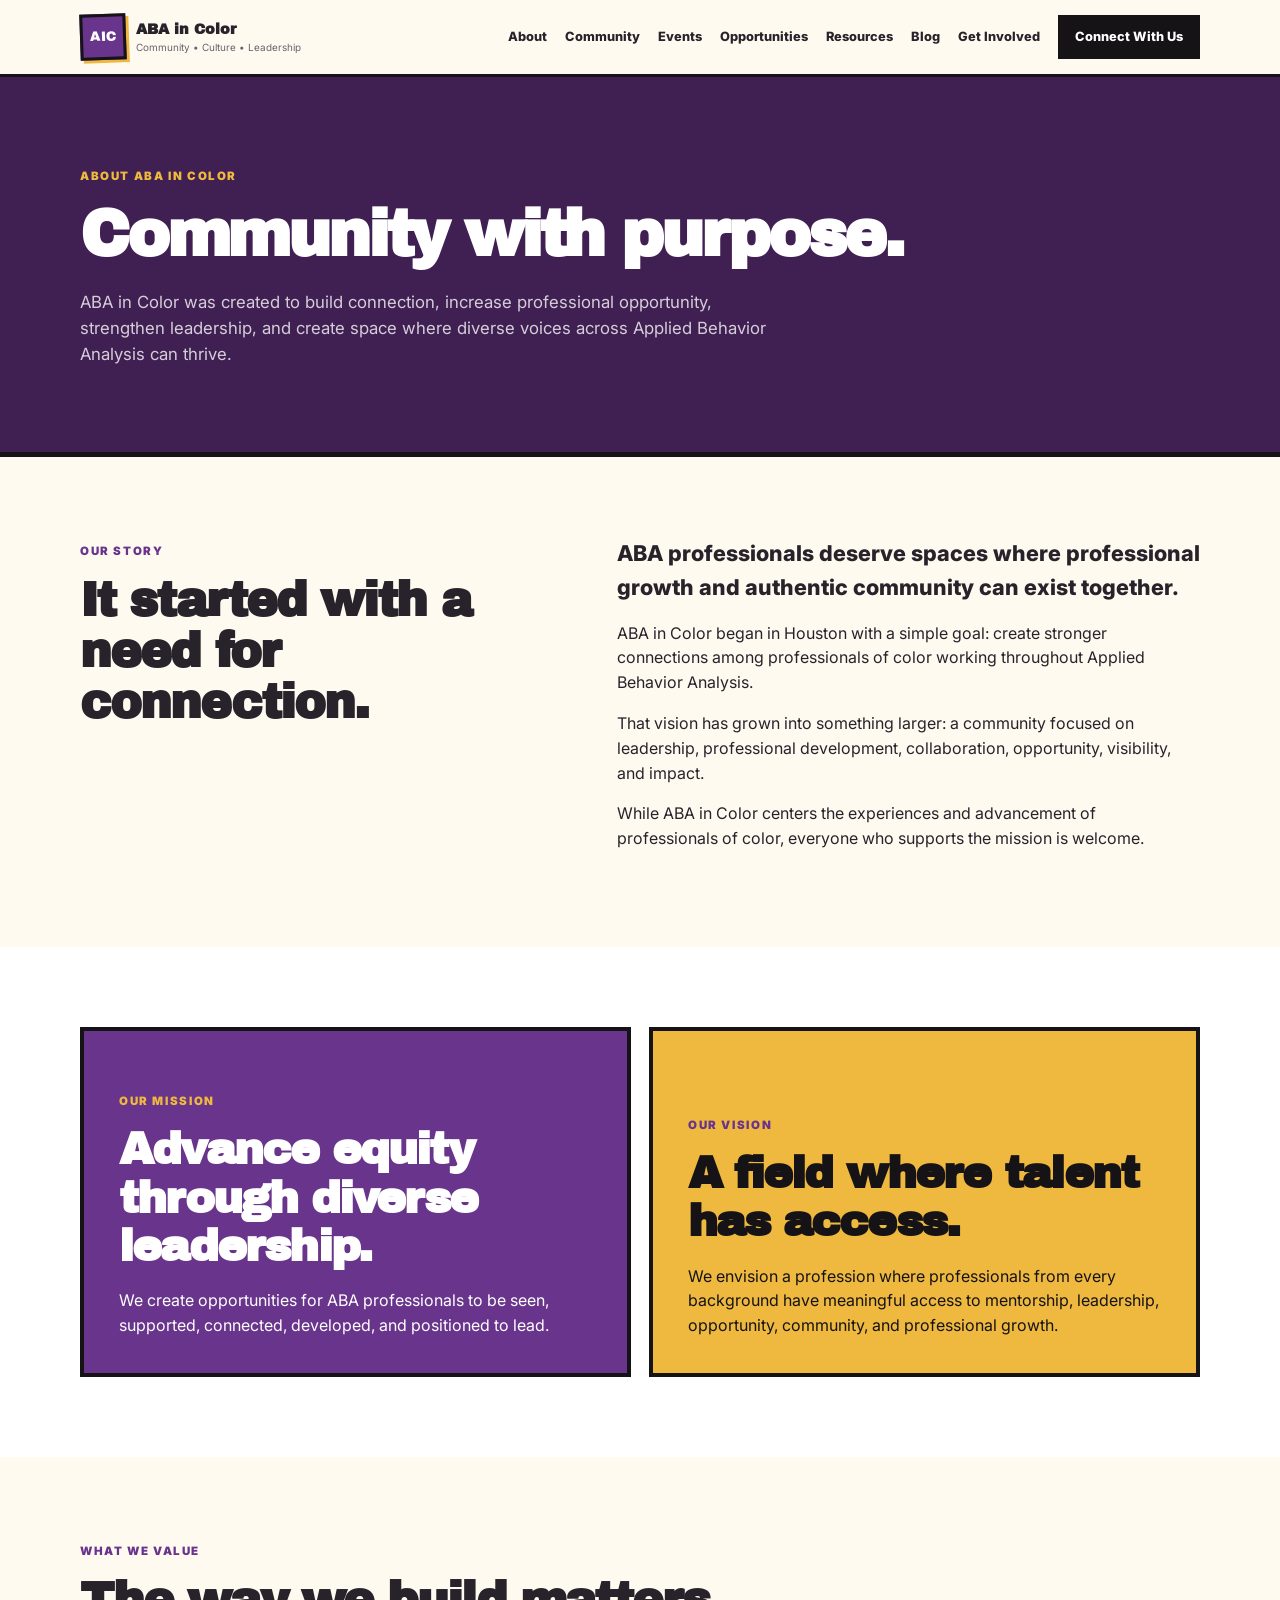
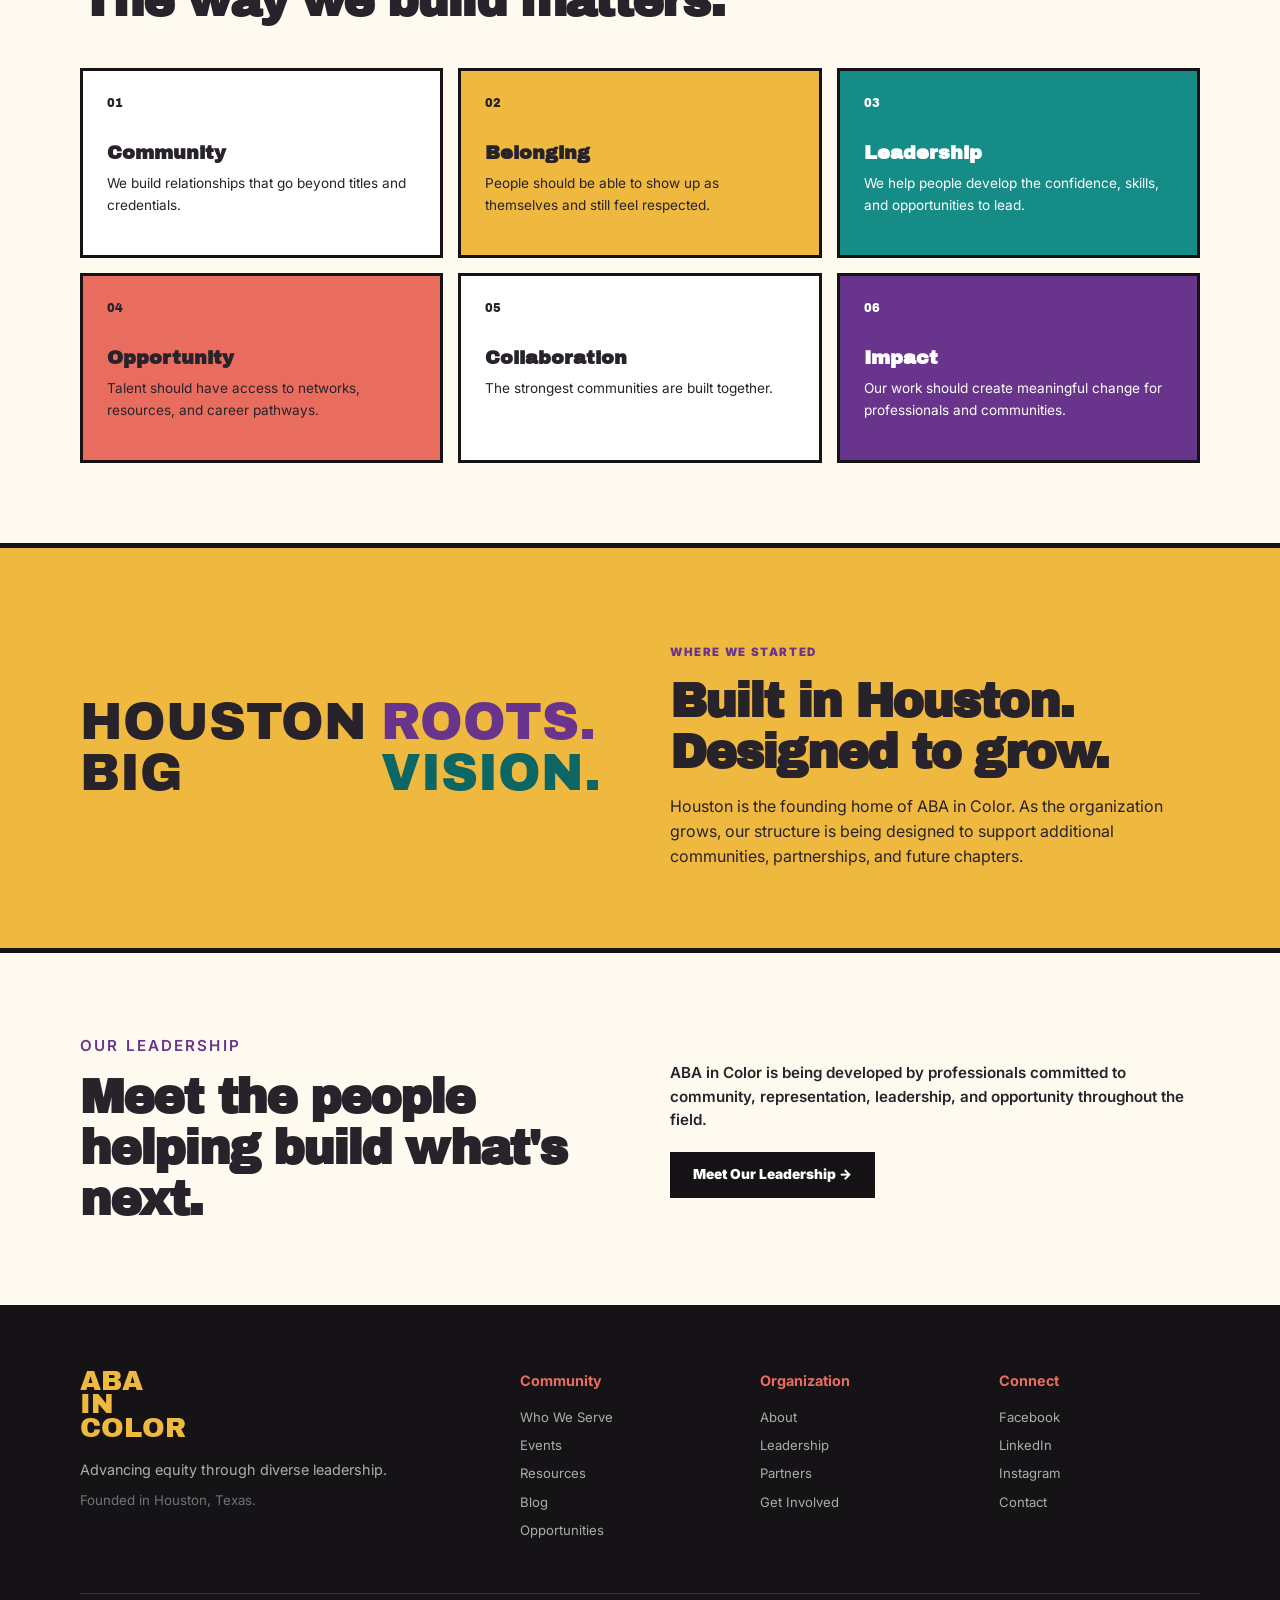
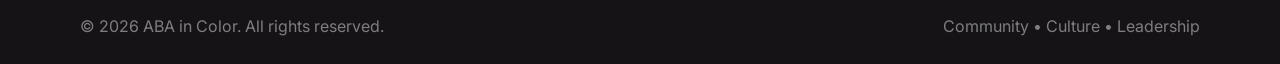
==== commit 6bd1a816: "Add Blog page with article index, filters, and site navigation links" ====
--- a/about.html
+++ b/about.html
@@ -96,6 +96,10 @@
 
                 <a href="resources.html">
                     Resources
+                </a>
+
+                <a href="blog.html">
+                    Blog
                 </a>
 
                 <a href="get-involved.html">
@@ -501,6 +505,10 @@
                     Resources
                 </a>
 
+                <a href="blog.html">
+                    Blog
+                </a>
+
                 <a href="opportunities.html">
                     Opportunities
                 </a>
--- a/css/style.css
+++ b/css/style.css
@@ -5256,4 +5256,1352 @@
         flex: 1 1 auto;
     }
 
-}+}
+/* =====================================================
+   ABA IN COLOR
+   SIMPLIFIED HOMEPAGE
+===================================================== */
+
+html {
+    scroll-behavior: smooth;
+}
+
+
+/* HERO */
+
+.simple-hero {
+    padding: 70px 0 80px;
+    background: var(--cream);
+    border-bottom: 5px solid var(--black);
+}
+
+
+.simple-hero-grid {
+    display: grid;
+    grid-template-columns: 1.1fr .9fr;
+    gap: 60px;
+    align-items: center;
+}
+
+
+.simple-hero h1 {
+    margin-top: 12px;
+    font-family: "Archivo Black", sans-serif;
+    font-size: clamp(3rem, 6vw, 5.6rem);
+    line-height: .9;
+    letter-spacing: -.045em;
+}
+
+
+.simple-hero h1 span {
+    color: var(--purple);
+}
+
+
+.simple-hero-intro {
+    max-width: 650px;
+    margin-top: 25px;
+    color: var(--muted);
+    font-size: 1.05rem;
+    line-height: 1.7;
+}
+
+
+.simple-hero-buttons {
+    display: flex;
+    flex-wrap: wrap;
+    gap: 12px;
+    margin-top: 28px;
+}
+
+
+.button-light {
+    background: white;
+    color: var(--black);
+    border: 3px solid var(--black);
+}
+
+
+/* HERO POSTER */
+
+.simple-hero-poster {
+    position: relative;
+    width: min(100%, 390px);
+    min-height: 440px;
+    margin-inline: auto;
+    padding: 36px 30px;
+    background: var(--teal);
+    border: 5px solid var(--black);
+    box-shadow: 10px 10px 0 var(--purple);
+    overflow: hidden;
+}
+
+
+.poster-small,
+.poster-main,
+.poster-message {
+    position: relative;
+    z-index: 2;
+}
+
+
+.poster-small {
+    font-size: .85rem;
+    font-weight: 900;
+    letter-spacing: .2em;
+}
+
+
+.poster-main {
+    font-family: "Archivo Black", sans-serif;
+    font-size: clamp(4rem, 7vw, 6rem);
+    line-height: .83;
+}
+
+
+.poster-color {
+    color: var(--gold);
+}
+
+
+.poster-message {
+    margin-top: 38px;
+    font-family: "Archivo Black", sans-serif;
+    font-size: 1.35rem;
+    line-height: 1.05;
+}
+
+
+.poster-circle {
+    position: absolute;
+    width: 115px;
+    height: 115px;
+    right: -30px;
+    top: 25px;
+    background: var(--coral);
+    border-radius: 50%;
+}
+
+
+.poster-square {
+    position: absolute;
+    width: 85px;
+    height: 85px;
+    left: -25px;
+    bottom: 25px;
+    background: var(--purple);
+    transform: rotate(25deg);
+}
+
+
+.poster-star {
+    position: absolute;
+    right: 20px;
+    bottom: 10px;
+    color: var(--gold);
+    font-size: 5rem;
+}
+
+
+/* CULTURE STRIP */
+
+.simple-culture-strip {
+    overflow: hidden;
+    padding: 15px 0;
+    background: var(--black);
+    color: white;
+}
+
+
+.culture-track {
+    width: max-content;
+    display: flex;
+    align-items: center;
+    gap: 28px;
+    padding-inline: 20px;
+    font-family: "Archivo Black", sans-serif;
+    font-size: .82rem;
+    letter-spacing: .08em;
+}
+
+
+.culture-track span:nth-child(even) {
+    color: var(--gold);
+}
+
+
+/* COMMON SECTION */
+
+.simple-section-grid {
+    display: grid;
+    grid-template-columns: .9fr 1.1fr;
+    gap: 70px;
+    align-items: start;
+}
+
+
+.simple-section-heading {
+    max-width: 700px;
+    margin-bottom: 38px;
+}
+
+
+.simple-section-heading h2,
+.simple-section-grid h2,
+.simple-events h2,
+.simple-contact h2 {
+    margin-top: 8px;
+    font-family: "Archivo Black", sans-serif;
+    font-size: clamp(2rem, 4vw, 3.4rem);
+    line-height: 1;
+}
+
+
+/* ABOUT */
+
+.simple-about {
+    padding: 90px 0;
+    background: white;
+}
+
+
+.simple-about-copy p {
+    margin-bottom: 16px;
+    color: var(--muted);
+    line-height: 1.7;
+}
+
+
+.simple-about-copy .large-copy {
+    color: var(--black);
+    font-size: 1.15rem;
+    font-weight: 700;
+}
+
+
+.mission-box {
+    margin-top: 30px;
+    padding: 25px;
+    background: var(--gold);
+    border: 3px solid var(--black);
+    box-shadow: 6px 6px 0 var(--black);
+}
+
+
+.mission-box span {
+    display: block;
+    font-size: .7rem;
+    font-weight: 900;
+    letter-spacing: .12em;
+}
+
+
+.mission-box strong {
+    display: block;
+    margin-top: 8px;
+    font-family: "Archivo Black", sans-serif;
+    font-size: 1.35rem;
+    line-height: 1.15;
+}
+
+
+/* COMMUNITY */
+
+.simple-community {
+    padding: 85px 0;
+    background: var(--cream);
+}
+
+
+.simple-community-grid {
+    display: grid;
+    grid-template-columns: repeat(3, 1fr);
+    gap: 12px;
+}
+
+
+.simple-community-grid article {
+    min-height: 145px;
+    padding: 20px;
+    display: flex;
+    flex-direction: column;
+    border: 3px solid var(--black);
+    background: white;
+}
+
+
+.simple-community-grid article:nth-child(1) {
+    background: var(--purple);
+    color: white;
+}
+
+
+.simple-community-grid article:nth-child(2) {
+    background: var(--teal);
+    color: white;
+}
+
+
+.simple-community-grid article:nth-child(3) {
+    background: var(--gold);
+}
+
+
+.simple-community-grid article:nth-child(4) {
+    background: var(--coral);
+}
+
+
+.simple-community-grid article:nth-child(6) {
+    background: var(--black);
+    color: white;
+}
+
+
+.simple-community-grid span {
+    font-size: .68rem;
+    font-weight: 900;
+}
+
+
+.simple-community-grid h3 {
+    margin-top: auto;
+    font-family: "Archivo Black", sans-serif;
+    font-size: 1.1rem;
+}
+
+
+/* EVENTS */
+
+.simple-events {
+    padding: 90px 0;
+    background: white;
+}
+
+
+.simple-events-header {
+    display: grid;
+    grid-template-columns: 1fr 1fr;
+    gap: 50px;
+    align-items: end;
+    margin-bottom: 40px;
+}
+
+
+.simple-events-header > p {
+    max-width: 450px;
+    color: var(--muted);
+}
+
+
+.simple-events-grid {
+    display: grid;
+    grid-template-columns: repeat(3, 1fr);
+    gap: 16px;
+}
+
+
+.simple-event-card {
+    border: 3px solid var(--black);
+    background: var(--cream-light);
+    box-shadow: 5px 5px 0 var(--black);
+}
+
+
+.simple-event-top {
+    min-height: 105px;
+    padding: 18px;
+    display: flex;
+    align-items: flex-end;
+    background: var(--teal);
+}
+
+
+.simple-event-card:nth-child(2) .simple-event-top {
+    background: var(--coral);
+}
+
+
+.simple-event-card:nth-child(3) .simple-event-top {
+    background: var(--purple);
+}
+
+
+.simple-event-date {
+    padding: 5px 8px;
+    background: var(--black);
+    color: white;
+    font-size: .65rem;
+    font-weight: 900;
+}
+
+
+.simple-event-content {
+    padding: 20px;
+}
+
+
+.simple-event-category {
+    color: var(--purple);
+    font-size: .68rem;
+    font-weight: 900;
+    text-transform: uppercase;
+    letter-spacing: .08em;
+}
+
+
+.simple-event-content h3 {
+    margin-top: 7px;
+    font-family: "Archivo Black", sans-serif;
+    font-size: 1.15rem;
+}
+
+
+.simple-event-content p {
+    margin-top: 10px;
+    color: var(--muted);
+    font-size: .83rem;
+    line-height: 1.55;
+}
+
+
+/* CONNECT */
+
+.simple-connect {
+    padding: 90px 0;
+    background: var(--purple-dark);
+    color: white;
+    border-top: 5px solid var(--black);
+    border-bottom: 5px solid var(--black);
+}
+
+
+.simple-connect .simple-section-heading p:not(.section-label) {
+    max-width: 600px;
+    margin-top: 15px;
+    color: rgba(255,255,255,.75);
+}
+
+
+.social-grid {
+    display: grid;
+    grid-template-columns: repeat(2, 1fr);
+    gap: 14px;
+}
+
+
+.social-card {
+    min-height: 150px;
+    padding: 22px;
+    display: flex;
+    flex-direction: column;
+    background: white;
+    color: var(--black);
+    border: 3px solid var(--black);
+}
+
+
+.social-card:nth-child(2) {
+    background: var(--gold);
+}
+
+
+.social-card:nth-child(3) {
+    background: var(--coral);
+}
+
+
+.social-card:nth-child(4) {
+    background: var(--teal);
+    color: white;
+}
+
+
+.social-card span {
+    font-size: .68rem;
+    font-weight: 900;
+    letter-spacing: .1em;
+}
+
+
+.social-card strong {
+    margin-top: auto;
+    font-family: "Archivo Black", sans-serif;
+    font-size: 1.2rem;
+}
+
+
+.social-card b {
+    margin-top: 5px;
+    font-size: 1.4rem;
+}
+
+
+/* CONTACT */
+
+.simple-contact {
+    padding: 90px 0;
+    background: var(--gold);
+}
+
+
+.simple-contact-grid {
+    display: grid;
+    grid-template-columns: .8fr 1.2fr;
+    gap: 70px;
+    align-items: start;
+}
+
+
+.simple-contact-grid > div > p {
+    max-width: 450px;
+    margin-top: 15px;
+}
+
+
+.simple-contact-form {
+    padding: 28px;
+    background: white;
+    border: 4px solid var(--black);
+    box-shadow: 8px 8px 0 var(--black);
+}
+
+
+.form-row {
+    display: grid;
+    grid-template-columns: 1fr 1fr;
+    gap: 15px;
+}
+
+
+.simple-contact-form > div {
+    margin-bottom: 16px;
+}
+
+
+.simple-contact-form label {
+    display: block;
+    margin-bottom: 6px;
+    font-size: .75rem;
+    font-weight: 900;
+}
+
+
+.simple-contact-form input,
+.simple-contact-form textarea {
+    width: 100%;
+    padding: 12px;
+    border: 2px solid var(--black);
+    background: var(--cream-light);
+    font: inherit;
+}
+
+
+.simple-contact-form textarea {
+    resize: vertical;
+}
+
+
+.simple-contact-form input:focus,
+.simple-contact-form textarea:focus {
+    outline: 3px solid var(--teal);
+    outline-offset: 2px;
+}
+
+
+.contact-form-message {
+    margin-top: 12px;
+    font-size: .8rem;
+    font-weight: 800;
+}
+
+
+/* FOOTER */
+
+.simple-footer {
+    display: flex;
+    justify-content: space-between;
+    gap: 50px;
+}
+
+
+.simple-footer-links {
+    display: flex;
+    flex-wrap: wrap;
+    gap: 15px 25px;
+    align-content: flex-start;
+}
+
+
+.simple-footer-links a {
+    color: white;
+    font-size: .8rem;
+    font-weight: 800;
+}
+
+
+/* TABLET */
+
+@media (max-width: 950px) {
+
+    .simple-hero-grid,
+    .simple-section-grid,
+    .simple-contact-grid {
+        grid-template-columns: 1fr;
+    }
+
+
+    .simple-events-grid {
+        grid-template-columns: repeat(2, 1fr);
+    }
+
+
+    .simple-community-grid {
+        grid-template-columns: repeat(2, 1fr);
+    }
+
+}
+
+
+/* MOBILE */
+
+@media (max-width: 700px) {
+
+    .simple-hero {
+        padding: 50px 0 60px;
+    }
+
+
+    .simple-hero h1 {
+        font-size: clamp(2.8rem, 14vw, 4.3rem);
+    }
+
+
+    .simple-hero-poster {
+        width: calc(100% - 16px);
+        min-height: 360px;
+        padding: 28px 24px;
+        box-shadow: 7px 7px 0 var(--purple);
+    }
+
+
+    .simple-about,
+    .simple-community,
+    .simple-events,
+    .simple-connect,
+    .simple-contact {
+        padding: 65px 0;
+    }
+
+
+    .simple-events-header {
+        grid-template-columns: 1fr;
+        gap: 15px;
+    }
+
+
+    .simple-events-grid,
+    .simple-community-grid,
+    .social-grid {
+        grid-template-columns: 1fr;
+    }
+
+
+    .form-row {
+        grid-template-columns: 1fr;
+    }
+
+
+    .simple-contact-form {
+        padding: 20px;
+    }
+
+
+    .simple-footer {
+        flex-direction: column;
+    }
+
+}/* =====================================================
+   FIX FULL-WIDTH SCROLLING CULTURE BAR
+===================================================== */
+
+.simple-culture-strip {
+    position: relative !important;
+    width: 100vw !important;
+    max-width: none !important;
+    margin-left: calc(50% - 50vw) !important;
+    margin-right: calc(50% - 50vw) !important;
+    overflow: hidden !important;
+
+    padding: 16px 0;
+
+    background: #151316 !important;
+    color: white;
+}
+
+
+.simple-culture-strip .culture-marquee {
+    display: flex !important;
+    width: max-content !important;
+    min-width: 100%;
+    overflow: visible;
+}
+
+
+.simple-culture-strip .culture-track {
+    display: flex !important;
+    flex-shrink: 0;
+
+    align-items: center;
+
+    gap: 35px;
+
+    min-width: 100vw;
+
+    padding-right: 35px;
+
+    white-space: nowrap;
+
+    font-family: "Archivo Black", sans-serif;
+    font-size: .82rem;
+    letter-spacing: .08em;
+
+    animation: abaCultureScroll 25s linear infinite;
+}
+
+
+.simple-culture-strip .culture-track span,
+.simple-culture-strip .culture-track b {
+    flex-shrink: 0;
+}
+
+
+.simple-culture-strip .culture-track b {
+    color: #efb83f;
+}
+
+
+@keyframes abaCultureScroll {
+
+    from {
+        transform: translateX(0);
+    }
+
+    to {
+        transform: translateX(-100%);
+    }
+
+}
+
+
+.simple-culture-strip:hover .culture-track {
+    animation-play-state: paused;
+}
+
+
+@media (prefers-reduced-motion: reduce) {
+
+    .simple-culture-strip .culture-track {
+        animation: none;
+    }
+
+}
+/* =====================================================
+   ABA IN COLOR CONTACT FORM
+===================================================== */
+
+.contact-honeypot {
+    position: absolute !important;
+    left: -9999px !important;
+    top: -9999px !important;
+    width: 1px !important;
+    height: 1px !important;
+    overflow: hidden !important;
+    opacity: 0 !important;
+    pointer-events: none !important;
+}
+
+#contactSubmitButton:disabled {
+    cursor: wait;
+    opacity: 0.7;
+}
+/* =====================================================
+   BLOG PAGE
+===================================================== */
+
+.blog-page-hero {
+    padding: 75px 0;
+
+    background: var(--teal);
+
+    color: white;
+
+    border-bottom:
+        5px solid
+        var(--black);
+}
+
+
+.blog-hero-grid {
+    display: grid;
+
+    grid-template-columns:
+        1.15fr .85fr;
+
+    gap: 60px;
+
+    align-items: center;
+}
+
+
+.blog-page-hero h1 {
+    max-width: 700px;
+
+    font-size:
+        clamp(2.8rem, 5vw, 4.5rem);
+}
+
+
+.blog-poster {
+    position: relative;
+
+    min-height: 290px;
+
+    padding: 34px;
+
+    display: flex;
+    flex-direction: column;
+
+    justify-content: center;
+
+    background: var(--gold);
+
+    color: var(--black);
+
+    border:
+        4px solid
+        var(--black);
+
+    box-shadow:
+        9px 9px 0
+        var(--purple-dark);
+
+    overflow: hidden;
+
+    transform:
+        rotate(1deg);
+}
+
+
+.blog-poster > span,
+.blog-poster > strong {
+    position: relative;
+    z-index: 2;
+
+    font-family:
+        "Archivo Black",
+        sans-serif;
+}
+
+
+.blog-poster > span {
+    font-size: .8rem;
+
+    letter-spacing: .15em;
+}
+
+
+.blog-poster > strong {
+    font-size:
+        clamp(2.8rem, 5.5vw, 4.5rem);
+
+    line-height: .9;
+}
+
+
+.blog-poster > strong:last-of-type {
+    color: var(--purple);
+}
+
+
+.blog-poster-shapes span {
+    position: absolute;
+
+    font-size: 3rem;
+}
+
+
+.blog-poster-shapes span:nth-child(1) {
+    right: 30px;
+    top: 25px;
+
+    color: var(--coral);
+}
+
+
+.blog-poster-shapes span:nth-child(2) {
+    right: 60px;
+    bottom: 30px;
+
+    color: var(--teal);
+}
+
+
+.blog-poster-shapes span:nth-child(3) {
+    left: 25px;
+    bottom: 20px;
+
+    color: var(--purple);
+}
+
+
+/* BLOG LIST */
+
+.blog-list-section {
+    padding: 80px 0;
+
+    background:
+        var(--cream-light);
+}
+
+
+.blog-list-header {
+    display: flex;
+
+    justify-content: space-between;
+    align-items: end;
+
+    gap: 30px;
+
+    margin-bottom: 40px;
+}
+
+
+.blog-filters {
+    display: flex;
+    flex-wrap: wrap;
+
+    gap: 8px;
+}
+
+
+.blog-filter {
+    padding: 8px 12px;
+
+    background: white;
+
+    border:
+        2px solid
+        var(--black);
+
+    font-size: .72rem;
+    font-weight: 900;
+
+    cursor: pointer;
+}
+
+
+.blog-filter:hover {
+    background: var(--gold);
+}
+
+
+.blog-filter.active {
+    background: var(--black);
+
+    color: white;
+}
+
+
+/* DYNAMIC BLOG CARDS */
+
+.blog-page-grid {
+    display: grid;
+
+    grid-template-columns:
+        repeat(2, 1fr);
+
+    gap: 16px;
+}
+
+
+.blog-page-card {
+    min-height: 220px;
+
+    background: white;
+
+    border:
+        3px solid
+        var(--black);
+
+    box-shadow:
+        5px 5px 0
+        var(--black);
+
+    display: flex;
+    flex-direction: column;
+}
+
+
+.blog-page-label {
+    padding: 16px 20px;
+
+    background: var(--teal);
+
+    border-bottom:
+        3px solid
+        var(--black);
+
+    display: flex;
+    flex-wrap: wrap;
+
+    gap: 8px;
+
+    align-items: center;
+}
+
+
+.blog-page-card:nth-child(2)
+.blog-page-label {
+    background: var(--purple);
+}
+
+
+.blog-page-card:nth-child(3)
+.blog-page-label {
+    background: var(--gold);
+}
+
+
+.blog-page-card:nth-child(4)
+.blog-page-label {
+    background: var(--coral);
+}
+
+
+.blog-page-card:nth-child(5)
+.blog-page-label {
+    background: var(--purple);
+}
+
+
+.blog-page-card:nth-child(6)
+.blog-page-label {
+    background: var(--gold);
+}
+
+
+.blog-page-label span {
+    padding: 4px 7px;
+
+    background: var(--black);
+
+    color: white;
+
+    font-size: .64rem;
+    font-weight: 900;
+
+    letter-spacing: .08em;
+}
+
+
+.blog-page-label time {
+    font-size: .68rem;
+    font-weight: 900;
+
+    letter-spacing: .08em;
+}
+
+
+.blog-page-content {
+    padding: 22px;
+
+    display: flex;
+    flex-direction: column;
+
+    flex: 1;
+}
+
+
+.blog-page-content h3 {
+    font-family:
+        "Archivo Black",
+        sans-serif;
+
+    font-size: 1.3rem;
+}
+
+
+.blog-page-meta {
+    margin-top: 8px;
+
+    color: var(--purple);
+
+    font-size: .76rem;
+    font-weight: 900;
+
+    letter-spacing: .04em;
+}
+
+
+.blog-page-content p {
+    margin-top: 10px;
+
+    color: var(--muted);
+
+    font-size: .86rem;
+}
+
+
+.blog-action {
+    display: inline-block;
+
+    margin-top: auto;
+
+    padding-top: 18px;
+
+    font-size: .76rem;
+    font-weight: 900;
+}
+
+
+.blog-action-soon {
+    color: var(--muted);
+}
+
+
+/* BLOG TOPICS */
+
+.blog-topics-section {
+    background: white;
+}
+
+
+.blog-topic-grid {
+    display: grid;
+
+    grid-template-columns:
+        repeat(3, 1fr);
+
+    gap: 14px;
+}
+
+
+.blog-topic-grid article {
+    min-height: 190px;
+
+    padding: 22px;
+
+    border:
+        3px solid
+        var(--black);
+
+    display: flex;
+    flex-direction: column;
+}
+
+
+.blog-topic-grid span {
+    font-size: .68rem;
+    font-weight: 900;
+
+    letter-spacing: .1em;
+}
+
+
+.blog-topic-grid h3 {
+    margin-top: auto;
+
+    font-family:
+        "Archivo Black",
+        sans-serif;
+
+    font-size: 1.15rem;
+}
+
+
+.blog-topic-grid p {
+    margin-top: 9px;
+
+    font-size: .83rem;
+}
+
+
+.blog-topic-purple {
+    background: var(--purple);
+
+    color: white;
+}
+
+
+.blog-topic-teal {
+    background: var(--teal);
+
+    color: white;
+}
+
+
+.blog-topic-gold {
+    background: var(--gold);
+}
+
+
+.blog-topic-coral {
+    background: var(--coral);
+}
+
+
+.blog-topic-cream {
+    background: var(--cream);
+}
+
+
+.blog-topic-black {
+    background: var(--black);
+
+    color: white;
+}
+
+
+/* SHARE */
+
+.blog-share-section {
+    padding: 80px 0;
+
+    background: var(--purple-dark);
+
+    color: white;
+
+    border-top:
+        5px solid
+        var(--black);
+
+    border-bottom:
+        5px solid
+        var(--black);
+}
+
+
+.blog-share-section p {
+    margin-bottom: 14px;
+
+    color:
+        rgba(255,255,255,.78);
+}
+
+
+.blog-share-section
+.button-black {
+    background: var(--gold);
+
+    color: var(--black);
+}
+
+
+/* FINAL CTA */
+
+.blog-final-cta {
+    padding: 80px 0;
+
+    background: var(--gold);
+
+    border-top:
+        5px solid
+        var(--black);
+
+    border-bottom:
+        5px solid
+        var(--black);
+}
+
+
+.blog-final-grid {
+    display: grid;
+
+    grid-template-columns:
+        1fr 1fr;
+
+    gap: 60px;
+
+    align-items: center;
+}
+
+
+/* NO ARTICLES */
+
+.no-articles {
+    padding: 35px;
+
+    background: white;
+
+    border:
+        3px solid
+        var(--black);
+}
+
+
+/* TABLET */
+
+@media (max-width: 950px) {
+
+    .blog-hero-grid,
+    .blog-final-grid {
+        grid-template-columns: 1fr;
+    }
+
+
+    .blog-poster {
+        max-width: 500px;
+    }
+
+
+    .blog-page-grid,
+    .blog-topic-grid {
+        grid-template-columns:
+            repeat(2, 1fr);
+    }
+
+
+    .blog-list-header {
+        flex-direction: column;
+
+        align-items: flex-start;
+    }
+
+}
+
+
+/* MOBILE */
+
+@media (max-width: 700px) {
+
+    .blog-page-hero {
+        padding: 55px 0;
+    }
+
+
+    .blog-poster {
+        min-height: 240px;
+
+        padding: 28px;
+
+        transform: none;
+    }
+
+
+    .blog-page-grid,
+    .blog-topic-grid {
+        grid-template-columns: 1fr;
+    }
+
+
+    .blog-filters {
+        width: 100%;
+    }
+
+
+    .blog-filter {
+        flex: 1 1 auto;
+    }
+
+}
